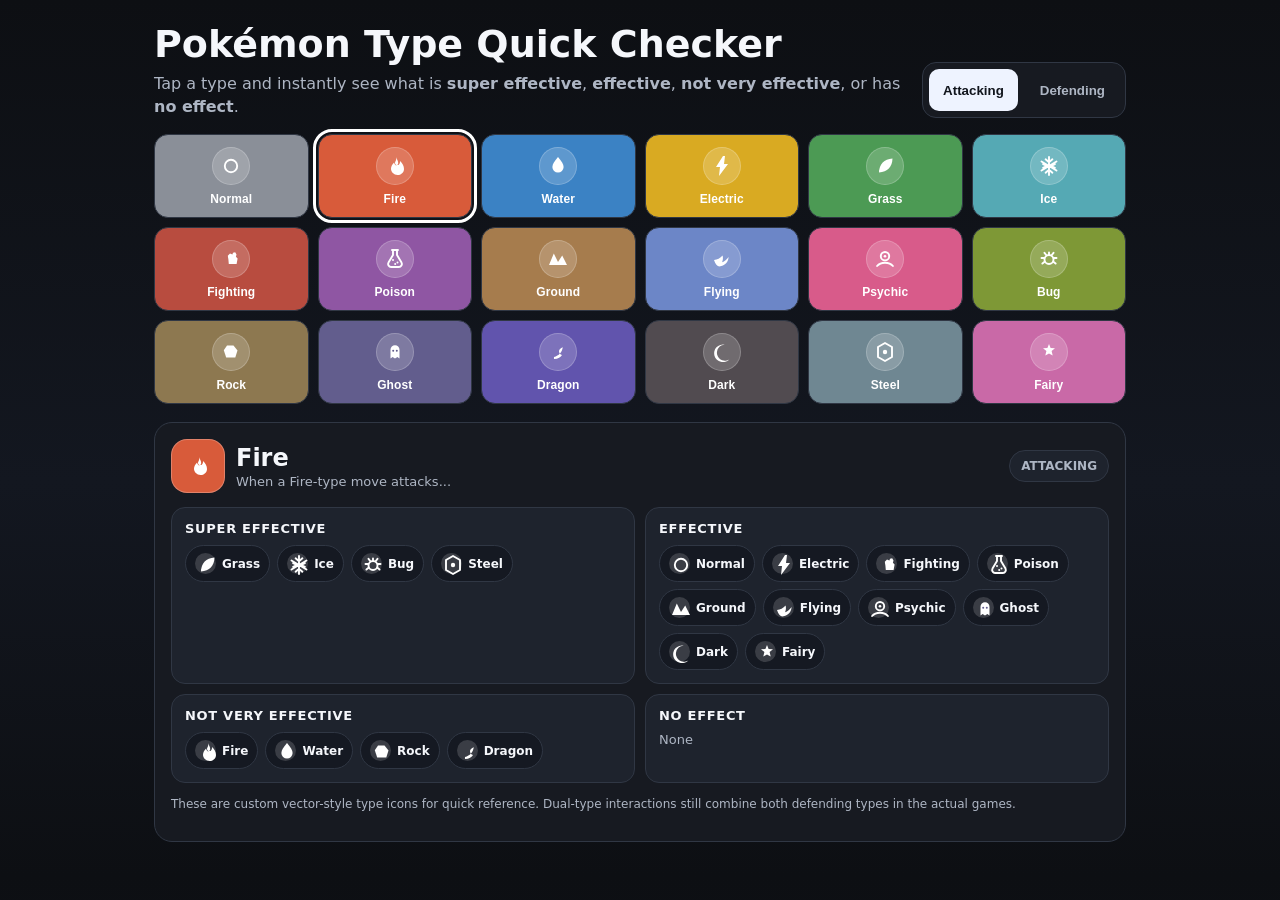
==== index.html @ 74dfe021 "Add files via upload" ====
<!DOCTYPE html>
<html lang="en">
<head>
<meta charset="UTF-8" />
<meta name="viewport" content="width=device-width, initial-scale=1.0" />
<title>Pokémon Champions Type Quick Checker</title>
<style>
  :root{
    --bg:#0f1115;
    --panel:#171a21;
    --panel-2:#1e232d;
    --text:#f5f7fb;
    --muted:#aeb6c4;
    --border:#303744;
    --accent:#7aa2ff;
  }
  *{box-sizing:border-box}
  body{
    margin:0;
    font-family:Inter, ui-sans-serif, system-ui, -apple-system, BlinkMacSystemFont, "Segoe UI", sans-serif;
    background:linear-gradient(180deg,#0d0f13,#131720 55%,#0d0f13);
    color:var(--text);
  }
  .app{width:min(1000px,100%);margin:0 auto;padding:22px 14px 34px}
  .hero{display:flex;justify-content:space-between;gap:16px;align-items:flex-end;margin-bottom:16px}
  h1{font-size:clamp(24px,4vw,38px);margin:0 0 6px}
  .sub{color:var(--muted);margin:0;line-height:1.45}
  .mode{display:flex;gap:8px;background:var(--panel);border:1px solid var(--border);border-radius:14px;padding:6px}
  .mode button{
    border:0;padding:10px 14px;border-radius:10px;background:transparent;color:var(--muted);
    font-weight:800;cursor:pointer;min-height:42px
  }
  .mode button.active{background:#eef3ff;color:#11151d}
  .types{display:grid;grid-template-columns:repeat(6,1fr);gap:9px;margin:14px 0 18px}
  .type-btn{
    border:1px solid var(--border);color:white;border-radius:14px;padding:10px 7px;cursor:pointer;
    min-height:84px;display:flex;flex-direction:column;gap:7px;align-items:center;justify-content:center;
    font-weight:800;letter-spacing:.1px;transition:transform .12s ease,border-color .12s ease,filter .12s ease
  }
  .type-btn:hover{transform:translateY(-1px);filter:brightness(1.08)}
  .type-btn.active{outline:3px solid white;outline-offset:2px}
  .ico{
    width:38px;height:38px;border-radius:50%;background:rgba(255,255,255,.18);
    display:grid;place-items:center;border:1px solid rgba(255,255,255,.2)
  }
  .ico svg,.bigicon svg,.mini svg{width:24px;height:24px;display:block}
  .label{font-size:12px}
  .result{background:var(--panel);border:1px solid var(--border);border-radius:18px;padding:16px}
  .selected{display:flex;justify-content:space-between;gap:10px;align-items:center;margin-bottom:14px}
  .selected-left{display:flex;gap:11px;align-items:center;min-width:0}
  .selected .bigicon{
    width:54px;height:54px;border-radius:16px;display:grid;place-items:center;
    border:1px solid rgba(255,255,255,.24)
  }
  .selected h2{margin:0;font-size:24px}
  .selected p{margin:2px 0 0;color:var(--muted);font-size:13px}
  .mode-pill{
    border:1px solid var(--border);background:var(--panel-2);border-radius:999px;
    padding:8px 11px;color:var(--muted);font-weight:800;font-size:12px;white-space:nowrap
  }
  .grid{display:grid;grid-template-columns:repeat(2,1fr);gap:10px}
  .box{background:var(--panel-2);border:1px solid var(--border);border-radius:14px;padding:13px}
  .box h3{margin:0 0 9px;font-size:13px;text-transform:uppercase;letter-spacing:.7px}
  .chips{display:flex;flex-wrap:wrap;gap:7px}
  .chip{
    display:inline-flex;align-items:center;gap:6px;border-radius:999px;padding:7px 9px;
    border:1px solid var(--border);font-size:12px;font-weight:800;background:#151922
  }
  .chip .mini{
    width:21px;height:21px;border-radius:50%;display:grid;place-items:center;
    background:rgba(255,255,255,.16)
  }
  .empty{color:var(--muted);font-size:13px}
  .foot{margin-top:12px;color:var(--muted);font-size:12px;line-height:1.5}

  .Normal{background:#8a8f98}.Fire{background:#d85b3a}.Water{background:#3b82c4}
  .Electric{background:#d9aa22}.Grass{background:#4c9a54}.Ice{background:#55a9b4}
  .Fighting{background:#b84c3f}.Poison{background:#8f56a3}.Ground{background:#a67c4d}
  .Flying{background:#6c86c7}.Psychic{background:#d85b8a}.Bug{background:#7e9836}
  .Rock{background:#8d7850}.Ghost{background:#625d8d}.Dragon{background:#6154ad}
  .Dark{background:#514b50}.Steel{background:#6f8792}.Fairy{background:#c969a7}

  @media(max-width:760px){
    .hero{align-items:stretch;flex-direction:column}
    .mode{width:100%}
    .mode button{flex:1}
    .types{grid-template-columns:repeat(3,1fr)}
  }
  @media(max-width:460px){
    .grid{grid-template-columns:1fr}
    .type-btn{min-height:78px}
    .label{font-size:11px}
  }
</style>
</head>
<body>
<main class="app">
  <section class="hero">
    <div>
      <h1>Pokémon Type Quick Checker</h1>
      <p class="sub">Tap a type and instantly see what is <b>super effective</b>, <b>effective</b>, <b>not very effective</b>, or has <b>no effect</b>.</p>
    </div>
    <div class="mode" aria-label="Mode">
      <button id="attackMode" class="active" type="button">Attacking</button>
      <button id="defendMode" type="button">Defending</button>
    </div>
  </section>

  <section id="typeButtons" class="types" aria-label="Pokémon types"></section>

  <section class="result">
    <div class="selected">
      <div class="selected-left">
        <div id="selectedIcon" class="bigicon Fire"></div>
        <div>
          <h2 id="selectedName">Fire</h2>
          <p id="selectedDesc">When a Fire-type move attacks...</p>
        </div>
      </div>
      <div id="modePill" class="mode-pill">ATTACKING</div>
    </div>

    <div class="grid">
      <div class="box">
        <h3 id="goodTitle">Super effective</h3>
        <div id="good" class="chips"></div>
      </div>
      <div class="box">
        <h3 id="neutralTitle">Effective</h3>
        <div id="neutral" class="chips"></div>
      </div>
      <div class="box">
        <h3 id="badTitle">Not very effective</h3>
        <div id="bad" class="chips"></div>
      </div>
      <div class="box">
        <h3>No effect</h3>
        <div id="zero" class="chips"></div>
      </div>
    </div>

    <p class="foot">These are custom vector-style type icons for quick reference. Dual-type interactions still combine both defending types in the actual games.</p>
  </section>
</main>

<script>
const iconStroke = `stroke="white" stroke-width="1.9" stroke-linecap="round" stroke-linejoin="round" fill="none"`;

const icons = {
  Normal: `<svg viewBox="0 0 24 24" aria-hidden="true"><circle cx="12" cy="12" r="6.2" ${iconStroke}/></svg>`,
  Fire: `<svg viewBox="0 0 24 24" aria-hidden="true"><path d="M13 3c1 3-1 4.5-1 6 0 1.3 1 2.1 2.2 2.1 1.9 0 3-1.8 2.8-4.2 2.5 2.4 4 5.1 4 8 0 3.4-2.9 6.1-6.5 6.1S8 18.1 8 14.8c0-2.3 1.2-4.4 3.1-6.4.4 1.7 1.1 2.9 2.3 2.9 1.2 0 1.8-1 1.8-2.2 0-1.7-.9-3.1-2.2-6.1Z" fill="white"/></svg>`,
  Water: `<svg viewBox="0 0 24 24" aria-hidden="true"><path d="M12 3c3.5 4.4 5.6 7.2 5.6 10a5.6 5.6 0 1 1-11.2 0c0-2.8 2.1-5.6 5.6-10Z" fill="white"/></svg>`,
  Electric: `<svg viewBox="0 0 24 24" aria-hidden="true"><path d="M13 2 6 13h4l-1 9 9-12h-4l1-8Z" fill="white"/></svg>`,
  Grass: `<svg viewBox="0 0 24 24" aria-hidden="true"><path d="M19.5 4.5C11 5.2 6.3 10.1 6 18.5c8.5-.7 13.2-5.6 13.5-14Z" fill="white"/><path d="M7 17c3-3.5 6.4-6.1 10-8" ${iconStroke}/></svg>`,
  Ice: `<svg viewBox="0 0 24 24" aria-hidden="true"><path d="M12 3v18M4.5 7.5 19.5 16.5M4.5 16.5 19.5 7.5M8.6 5.3 12 8.2l3.4-2.9M8.6 18.7 12 15.8l3.4 2.9M6.1 10.1 9.9 12l-3.8 1.9M17.9 10.1 14.1 12l3.8 1.9" ${iconStroke}/></svg>`,
  Fighting: `<svg viewBox="0 0 24 24" aria-hidden="true"><path d="M9.4 12.6 8.8 8.7l2.2-2.2 2.4 1.1.6-1.9 2.2-.4 1.3 2.1-.6 2.4 1.7 1.8-1 5.3H9.8l-.4-4.3Z" fill="white"/></svg>`,
  Poison: `<svg viewBox="0 0 24 24" aria-hidden="true"><path d="M9 3h6M10 3v5l-4.5 7.6A3 3 0 0 0 8.1 20h7.8a3 3 0 0 0 2.6-4.4L14 8V3" ${iconStroke}/><circle cx="10" cy="13" r="1" fill="white"/><circle cx="14.5" cy="15.5" r="1" fill="white"/><circle cx="12.2" cy="17" r="1" fill="white"/></svg>`,
  Ground: `<svg viewBox="0 0 24 24" aria-hidden="true"><path d="M3 18h18L16.2 8.5 12 15 7.8 6.5 3 18Z" fill="white"/></svg>`,
  Flying: `<svg viewBox="0 0 24 24" aria-hidden="true"><path d="M4 13c3.3-.2 6.2-1.6 8.6-4.4.6 2.3.4 4.5-.5 6.6 2.5-.8 4.6-2.5 6.5-5.2-.3 4.9-3 8-8.1 9.3C7.8 20 5.5 18 4 13Z" fill="white"/></svg>`,
  Psychic: `<svg viewBox="0 0 24 24" aria-hidden="true"><path d="M12 5c2.3 0 4.2 1.9 4.2 4.2S14.3 13.4 12 13.4 7.8 11.5 7.8 9.2 9.7 5 12 5Zm0 10.7c3.8 0 6.6 1.7 7.9 3.3M12 15.7c-3.8 0-6.6 1.7-7.9 3.3" ${iconStroke}/><circle cx="12" cy="9.2" r="1.3" fill="white"/></svg>`,
  Bug: `<svg viewBox="0 0 24 24" aria-hidden="true"><path d="M12 8c-2.5 0-4.5 2-4.5 4.5S9.5 17 12 17s4.5-2 4.5-4.5S14.5 8 12 8Z" ${iconStroke}/><path d="M9.2 8 7.5 5.8M14.8 8l1.7-2.2M7.3 11H4.5M19.5 11h-2.8M7.6 14.8l-2.2 1.8M16.4 14.8l2.2 1.8" ${iconStroke}/><path d="M12 8V5.5" ${iconStroke}/></svg>`,
  Rock: `<svg viewBox="0 0 24 24" aria-hidden="true"><path d="M8 5.5h6.5l4 5-2.2 7H7.2L4.8 10.2 8 5.5Z" fill="white"/></svg>`,
  Ghost: `<svg viewBox="0 0 24 24" aria-hidden="true"><path d="M7.5 18.5V9.8A4.5 4.5 0 0 1 12 5.3a4.5 4.5 0 0 1 4.5 4.5v8.7l-2.1-1.6-2.4 1.6-2.4-1.6-2.1 1.6Z" fill="white"/><circle cx="10.2" cy="10.8" r="1" fill="#625d8d"/><circle cx="13.8" cy="10.8" r="1" fill="#625d8d"/></svg>`,
  Dragon: `<svg viewBox="0 0 24 24" aria-hidden="true"><path d="M8 17c5-1.5 8-4.7 8.8-9.8C14.5 8 13 9.5 13 11.3c0 1.9 1.3 3.2 3 3.7-1.2 2.3-3.8 4-8 4-.1-.9-.1-1.3 0-2Z" fill="white"/></svg>`,
  Dark: `<svg viewBox="0 0 24 24" aria-hidden="true"><path d="M14.8 4.7a8 8 0 1 0 4.5 14.7A8.8 8.8 0 1 1 14.8 4.7Z" fill="white"/></svg>`,
  Steel: `<svg viewBox="0 0 24 24" aria-hidden="true"><path d="M12 3 19 7v10l-7 4-7-4V7l7-4Z" ${iconStroke}/><circle cx="12" cy="12" r="2.2" fill="white"/></svg>`,
  Fairy: `<svg viewBox="0 0 24 24" aria-hidden="true"><path d="m12 4 1.6 4 4.4.3-3.4 2.8 1.1 4.3L12 13.5 8.3 15.4l1.1-4.3L6 8.3 10.4 8 12 4Z" fill="white"/></svg>`
};

const types = ["Normal","Fire","Water","Electric","Grass","Ice","Fighting","Poison","Ground","Flying","Psychic","Bug","Rock","Ghost","Dragon","Dark","Steel","Fairy"];
const chart = {
  Normal:{strong:[],weak:["Rock","Steel"],zero:["Ghost"]},
  Fire:{strong:["Grass","Ice","Bug","Steel"],weak:["Fire","Water","Rock","Dragon"],zero:[]},
  Water:{strong:["Fire","Ground","Rock"],weak:["Water","Grass","Dragon"],zero:[]},
  Electric:{strong:["Water","Flying"],weak:["Electric","Grass","Dragon"],zero:["Ground"]},
  Grass:{strong:["Water","Ground","Rock"],weak:["Fire","Grass","Poison","Flying","Bug","Dragon","Steel"],zero:[]},
  Ice:{strong:["Grass","Ground","Flying","Dragon"],weak:["Fire","Water","Ice","Steel"],zero:[]},
  Fighting:{strong:["Normal","Ice","Rock","Dark","Steel"],weak:["Poison","Flying","Psychic","Bug","Fairy"],zero:["Ghost"]},
  Poison:{strong:["Grass","Fairy"],weak:["Poison","Ground","Rock","Ghost"],zero:["Steel"]},
  Ground:{strong:["Fire","Electric","Poison","Rock","Steel"],weak:["Grass","Bug"],zero:["Flying"]},
  Flying:{strong:["Grass","Fighting","Bug"],weak:["Electric","Rock","Steel"],zero:[]},
  Psychic:{strong:["Fighting","Poison"],weak:["Psychic","Steel"],zero:["Dark"]},
  Bug:{strong:["Grass","Psychic","Dark"],weak:["Fire","Fighting","Poison","Flying","Ghost","Steel","Fairy"],zero:[]},
  Rock:{strong:["Fire","Ice","Flying","Bug"],weak:["Fighting","Ground","Steel"],zero:[]},
  Ghost:{strong:["Psychic","Ghost"],weak:["Dark"],zero:["Normal"]},
  Dragon:{strong:["Dragon"],weak:["Steel"],zero:["Fairy"]},
  Dark:{strong:["Psychic","Ghost"],weak:["Fighting","Dark","Fairy"],zero:[]},
  Steel:{strong:["Ice","Rock","Fairy"],weak:["Fire","Water","Electric","Steel"],zero:[]},
  Fairy:{strong:["Fighting","Dragon","Dark"],weak:["Fire","Poison","Steel"],zero:[]}
};

let selected = "Fire";
let mode = "attack";

function mult(atk, def){
  const row = chart[atk];
  if(row.zero.includes(def)) return 0;
  if(row.strong.includes(def)) return 2;
  if(row.weak.includes(def)) return 0.5;
  return 1;
}

function chip(type){
  return `<span class="chip"><span class="mini ${type}">${icons[type]}</span>${type}</span>`;
}

function fill(id, arr){
  document.getElementById(id).innerHTML = arr.length ? arr.map(chip).join("") : `<span class="empty">None</span>`;
}

function renderButtons(){
  document.getElementById("typeButtons").innerHTML = types.map(name =>
    `<button type="button" class="type-btn ${name} ${name===selected?"active":""}" data-type="${name}">
      <span class="ico">${icons[name]}</span><span class="label">${name}</span>
    </button>`
  ).join("");
  document.querySelectorAll(".type-btn").forEach(btn => {
    btn.addEventListener("click", () => { selected = btn.dataset.type; render(); });
  });
}

function render(){
  renderButtons();

  const am = document.getElementById("attackMode");
  const dm = document.getElementById("defendMode");
  am.classList.toggle("active", mode==="attack");
  dm.classList.toggle("active", mode==="defend");

  document.getElementById("selectedName").textContent = selected;
  document.getElementById("selectedIcon").className = `bigicon ${selected}`;
  document.getElementById("selectedIcon").innerHTML = icons[selected];
  document.getElementById("modePill").textContent = mode==="attack" ? "ATTACKING" : "DEFENDING";

  let strong=[], weak=[], zero=[], neutral=[];

  if(mode==="attack"){
    strong = chart[selected].strong;
    weak = chart[selected].weak;
    zero = chart[selected].zero;
    neutral = types.filter(t => !strong.includes(t) && !weak.includes(t) && !zero.includes(t));
    document.getElementById("selectedDesc").textContent = `When a ${selected}-type move attacks...`;
    document.getElementById("goodTitle").textContent = "Super effective";
    document.getElementById("badTitle").textContent = "Not very effective";
    document.getElementById("neutralTitle").textContent = "Effective";
  } else {
    types.forEach(atk => {
      const v = mult(atk, selected);
      if(v === 2) strong.push(atk);
      else if(v === 0.5) weak.push(atk);
      else if(v === 0) zero.push(atk);
      else neutral.push(atk);
    });
    document.getElementById("selectedDesc").textContent = `When a ${selected}-type Pokémon gets attacked...`;
    document.getElementById("goodTitle").textContent = "Super effective against you";
    document.getElementById("badTitle").textContent = "Not very effective against you";
    document.getElementById("neutralTitle").textContent = "Effective against you";
  }

  fill("good", strong);
  fill("neutral", neutral);
  fill("bad", weak);
  fill("zero", zero);
}

document.getElementById("attackMode").addEventListener("click", () => { mode = "attack"; render(); });
document.getElementById("defendMode").addEventListener("click", () => { mode = "defend"; render(); });

render();
</script>
</body>
</html>
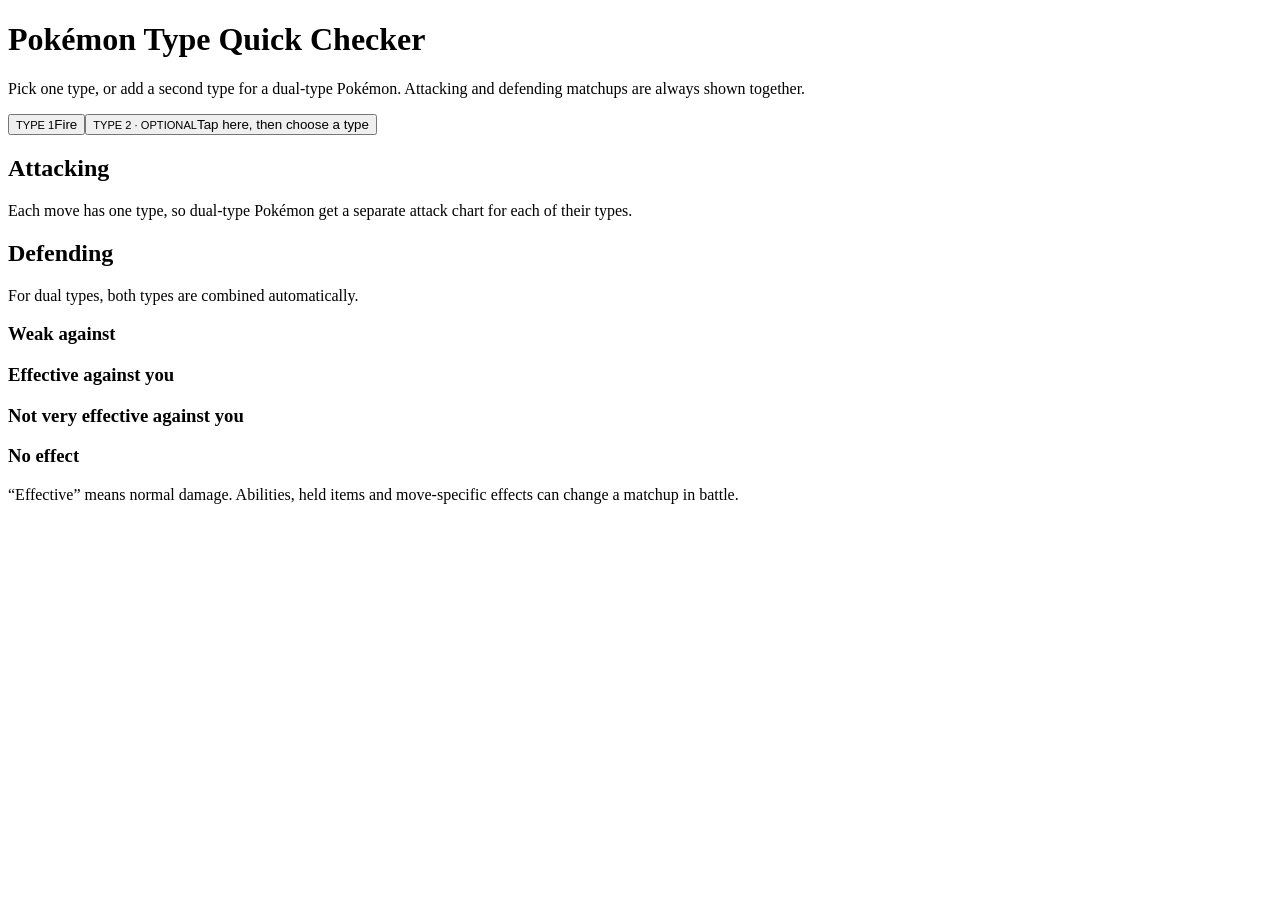
==== commit fa4e3825: "Build improved Pokémon type checker" ====
--- a/index.html
+++ b/index.html
@@ -1,272 +1,8 @@
-<!DOCTYPE html>
-<html lang="en">
-<head>
-<meta charset="UTF-8" />
-<meta name="viewport" content="width=device-width, initial-scale=1.0" />
-<title>Pokémon Champions Type Quick Checker</title>
-<style>
-  :root{
-    --bg:#0f1115;
-    --panel:#171a21;
-    --panel-2:#1e232d;
-    --text:#f5f7fb;
-    --muted:#aeb6c4;
-    --border:#303744;
-    --accent:#7aa2ff;
-  }
-  *{box-sizing:border-box}
-  body{
-    margin:0;
-    font-family:Inter, ui-sans-serif, system-ui, -apple-system, BlinkMacSystemFont, "Segoe UI", sans-serif;
-    background:linear-gradient(180deg,#0d0f13,#131720 55%,#0d0f13);
-    color:var(--text);
-  }
-  .app{width:min(1000px,100%);margin:0 auto;padding:22px 14px 34px}
-  .hero{display:flex;justify-content:space-between;gap:16px;align-items:flex-end;margin-bottom:16px}
-  h1{font-size:clamp(24px,4vw,38px);margin:0 0 6px}
-  .sub{color:var(--muted);margin:0;line-height:1.45}
-  .mode{display:flex;gap:8px;background:var(--panel);border:1px solid var(--border);border-radius:14px;padding:6px}
-  .mode button{
-    border:0;padding:10px 14px;border-radius:10px;background:transparent;color:var(--muted);
-    font-weight:800;cursor:pointer;min-height:42px
-  }
-  .mode button.active{background:#eef3ff;color:#11151d}
-  .types{display:grid;grid-template-columns:repeat(6,1fr);gap:9px;margin:14px 0 18px}
-  .type-btn{
-    border:1px solid var(--border);color:white;border-radius:14px;padding:10px 7px;cursor:pointer;
-    min-height:84px;display:flex;flex-direction:column;gap:7px;align-items:center;justify-content:center;
-    font-weight:800;letter-spacing:.1px;transition:transform .12s ease,border-color .12s ease,filter .12s ease
-  }
-  .type-btn:hover{transform:translateY(-1px);filter:brightness(1.08)}
-  .type-btn.active{outline:3px solid white;outline-offset:2px}
-  .ico{
-    width:38px;height:38px;border-radius:50%;background:rgba(255,255,255,.18);
-    display:grid;place-items:center;border:1px solid rgba(255,255,255,.2)
-  }
-  .ico svg,.bigicon svg,.mini svg{width:24px;height:24px;display:block}
-  .label{font-size:12px}
-  .result{background:var(--panel);border:1px solid var(--border);border-radius:18px;padding:16px}
-  .selected{display:flex;justify-content:space-between;gap:10px;align-items:center;margin-bottom:14px}
-  .selected-left{display:flex;gap:11px;align-items:center;min-width:0}
-  .selected .bigicon{
-    width:54px;height:54px;border-radius:16px;display:grid;place-items:center;
-    border:1px solid rgba(255,255,255,.24)
-  }
-  .selected h2{margin:0;font-size:24px}
-  .selected p{margin:2px 0 0;color:var(--muted);font-size:13px}
-  .mode-pill{
-    border:1px solid var(--border);background:var(--panel-2);border-radius:999px;
-    padding:8px 11px;color:var(--muted);font-weight:800;font-size:12px;white-space:nowrap
-  }
-  .grid{display:grid;grid-template-columns:repeat(2,1fr);gap:10px}
-  .box{background:var(--panel-2);border:1px solid var(--border);border-radius:14px;padding:13px}
-  .box h3{margin:0 0 9px;font-size:13px;text-transform:uppercase;letter-spacing:.7px}
-  .chips{display:flex;flex-wrap:wrap;gap:7px}
-  .chip{
-    display:inline-flex;align-items:center;gap:6px;border-radius:999px;padding:7px 9px;
-    border:1px solid var(--border);font-size:12px;font-weight:800;background:#151922
-  }
-  .chip .mini{
-    width:21px;height:21px;border-radius:50%;display:grid;place-items:center;
-    background:rgba(255,255,255,.16)
-  }
-  .empty{color:var(--muted);font-size:13px}
-  .foot{margin-top:12px;color:var(--muted);font-size:12px;line-height:1.5}
-
-  .Normal{background:#8a8f98}.Fire{background:#d85b3a}.Water{background:#3b82c4}
-  .Electric{background:#d9aa22}.Grass{background:#4c9a54}.Ice{background:#55a9b4}
-  .Fighting{background:#b84c3f}.Poison{background:#8f56a3}.Ground{background:#a67c4d}
-  .Flying{background:#6c86c7}.Psychic{background:#d85b8a}.Bug{background:#7e9836}
-  .Rock{background:#8d7850}.Ghost{background:#625d8d}.Dragon{background:#6154ad}
-  .Dark{background:#514b50}.Steel{background:#6f8792}.Fairy{background:#c969a7}
-
-  @media(max-width:760px){
-    .hero{align-items:stretch;flex-direction:column}
-    .mode{width:100%}
-    .mode button{flex:1}
-    .types{grid-template-columns:repeat(3,1fr)}
-  }
-  @media(max-width:460px){
-    .grid{grid-template-columns:1fr}
-    .type-btn{min-height:78px}
-    .label{font-size:11px}
-  }
-</style>
-</head>
-<body>
-<main class="app">
-  <section class="hero">
-    <div>
-      <h1>Pokémon Type Quick Checker</h1>
-      <p class="sub">Tap a type and instantly see what is <b>super effective</b>, <b>effective</b>, <b>not very effective</b>, or has <b>no effect</b>.</p>
-    </div>
-    <div class="mode" aria-label="Mode">
-      <button id="attackMode" class="active" type="button">Attacking</button>
-      <button id="defendMode" type="button">Defending</button>
-    </div>
-  </section>
-
-  <section id="typeButtons" class="types" aria-label="Pokémon types"></section>
-
-  <section class="result">
-    <div class="selected">
-      <div class="selected-left">
-        <div id="selectedIcon" class="bigicon Fire"></div>
-        <div>
-          <h2 id="selectedName">Fire</h2>
-          <p id="selectedDesc">When a Fire-type move attacks...</p>
-        </div>
-      </div>
-      <div id="modePill" class="mode-pill">ATTACKING</div>
-    </div>
-
-    <div class="grid">
-      <div class="box">
-        <h3 id="goodTitle">Super effective</h3>
-        <div id="good" class="chips"></div>
-      </div>
-      <div class="box">
-        <h3 id="neutralTitle">Effective</h3>
-        <div id="neutral" class="chips"></div>
-      </div>
-      <div class="box">
-        <h3 id="badTitle">Not very effective</h3>
-        <div id="bad" class="chips"></div>
-      </div>
-      <div class="box">
-        <h3>No effect</h3>
-        <div id="zero" class="chips"></div>
-      </div>
-    </div>
-
-    <p class="foot">These are custom vector-style type icons for quick reference. Dual-type interactions still combine both defending types in the actual games.</p>
-  </section>
-</main>
-
-<script>
-const iconStroke = `stroke="white" stroke-width="1.9" stroke-linecap="round" stroke-linejoin="round" fill="none"`;
-
-const icons = {
-  Normal: `<svg viewBox="0 0 24 24" aria-hidden="true"><circle cx="12" cy="12" r="6.2" ${iconStroke}/></svg>`,
-  Fire: `<svg viewBox="0 0 24 24" aria-hidden="true"><path d="M13 3c1 3-1 4.5-1 6 0 1.3 1 2.1 2.2 2.1 1.9 0 3-1.8 2.8-4.2 2.5 2.4 4 5.1 4 8 0 3.4-2.9 6.1-6.5 6.1S8 18.1 8 14.8c0-2.3 1.2-4.4 3.1-6.4.4 1.7 1.1 2.9 2.3 2.9 1.2 0 1.8-1 1.8-2.2 0-1.7-.9-3.1-2.2-6.1Z" fill="white"/></svg>`,
-  Water: `<svg viewBox="0 0 24 24" aria-hidden="true"><path d="M12 3c3.5 4.4 5.6 7.2 5.6 10a5.6 5.6 0 1 1-11.2 0c0-2.8 2.1-5.6 5.6-10Z" fill="white"/></svg>`,
-  Electric: `<svg viewBox="0 0 24 24" aria-hidden="true"><path d="M13 2 6 13h4l-1 9 9-12h-4l1-8Z" fill="white"/></svg>`,
-  Grass: `<svg viewBox="0 0 24 24" aria-hidden="true"><path d="M19.5 4.5C11 5.2 6.3 10.1 6 18.5c8.5-.7 13.2-5.6 13.5-14Z" fill="white"/><path d="M7 17c3-3.5 6.4-6.1 10-8" ${iconStroke}/></svg>`,
-  Ice: `<svg viewBox="0 0 24 24" aria-hidden="true"><path d="M12 3v18M4.5 7.5 19.5 16.5M4.5 16.5 19.5 7.5M8.6 5.3 12 8.2l3.4-2.9M8.6 18.7 12 15.8l3.4 2.9M6.1 10.1 9.9 12l-3.8 1.9M17.9 10.1 14.1 12l3.8 1.9" ${iconStroke}/></svg>`,
-  Fighting: `<svg viewBox="0 0 24 24" aria-hidden="true"><path d="M9.4 12.6 8.8 8.7l2.2-2.2 2.4 1.1.6-1.9 2.2-.4 1.3 2.1-.6 2.4 1.7 1.8-1 5.3H9.8l-.4-4.3Z" fill="white"/></svg>`,
-  Poison: `<svg viewBox="0 0 24 24" aria-hidden="true"><path d="M9 3h6M10 3v5l-4.5 7.6A3 3 0 0 0 8.1 20h7.8a3 3 0 0 0 2.6-4.4L14 8V3" ${iconStroke}/><circle cx="10" cy="13" r="1" fill="white"/><circle cx="14.5" cy="15.5" r="1" fill="white"/><circle cx="12.2" cy="17" r="1" fill="white"/></svg>`,
-  Ground: `<svg viewBox="0 0 24 24" aria-hidden="true"><path d="M3 18h18L16.2 8.5 12 15 7.8 6.5 3 18Z" fill="white"/></svg>`,
-  Flying: `<svg viewBox="0 0 24 24" aria-hidden="true"><path d="M4 13c3.3-.2 6.2-1.6 8.6-4.4.6 2.3.4 4.5-.5 6.6 2.5-.8 4.6-2.5 6.5-5.2-.3 4.9-3 8-8.1 9.3C7.8 20 5.5 18 4 13Z" fill="white"/></svg>`,
-  Psychic: `<svg viewBox="0 0 24 24" aria-hidden="true"><path d="M12 5c2.3 0 4.2 1.9 4.2 4.2S14.3 13.4 12 13.4 7.8 11.5 7.8 9.2 9.7 5 12 5Zm0 10.7c3.8 0 6.6 1.7 7.9 3.3M12 15.7c-3.8 0-6.6 1.7-7.9 3.3" ${iconStroke}/><circle cx="12" cy="9.2" r="1.3" fill="white"/></svg>`,
-  Bug: `<svg viewBox="0 0 24 24" aria-hidden="true"><path d="M12 8c-2.5 0-4.5 2-4.5 4.5S9.5 17 12 17s4.5-2 4.5-4.5S14.5 8 12 8Z" ${iconStroke}/><path d="M9.2 8 7.5 5.8M14.8 8l1.7-2.2M7.3 11H4.5M19.5 11h-2.8M7.6 14.8l-2.2 1.8M16.4 14.8l2.2 1.8" ${iconStroke}/><path d="M12 8V5.5" ${iconStroke}/></svg>`,
-  Rock: `<svg viewBox="0 0 24 24" aria-hidden="true"><path d="M8 5.5h6.5l4 5-2.2 7H7.2L4.8 10.2 8 5.5Z" fill="white"/></svg>`,
-  Ghost: `<svg viewBox="0 0 24 24" aria-hidden="true"><path d="M7.5 18.5V9.8A4.5 4.5 0 0 1 12 5.3a4.5 4.5 0 0 1 4.5 4.5v8.7l-2.1-1.6-2.4 1.6-2.4-1.6-2.1 1.6Z" fill="white"/><circle cx="10.2" cy="10.8" r="1" fill="#625d8d"/><circle cx="13.8" cy="10.8" r="1" fill="#625d8d"/></svg>`,
-  Dragon: `<svg viewBox="0 0 24 24" aria-hidden="true"><path d="M8 17c5-1.5 8-4.7 8.8-9.8C14.5 8 13 9.5 13 11.3c0 1.9 1.3 3.2 3 3.7-1.2 2.3-3.8 4-8 4-.1-.9-.1-1.3 0-2Z" fill="white"/></svg>`,
-  Dark: `<svg viewBox="0 0 24 24" aria-hidden="true"><path d="M14.8 4.7a8 8 0 1 0 4.5 14.7A8.8 8.8 0 1 1 14.8 4.7Z" fill="white"/></svg>`,
-  Steel: `<svg viewBox="0 0 24 24" aria-hidden="true"><path d="M12 3 19 7v10l-7 4-7-4V7l7-4Z" ${iconStroke}/><circle cx="12" cy="12" r="2.2" fill="white"/></svg>`,
-  Fairy: `<svg viewBox="0 0 24 24" aria-hidden="true"><path d="m12 4 1.6 4 4.4.3-3.4 2.8 1.1 4.3L12 13.5 8.3 15.4l1.1-4.3L6 8.3 10.4 8 12 4Z" fill="white"/></svg>`
-};
-
-const types = ["Normal","Fire","Water","Electric","Grass","Ice","Fighting","Poison","Ground","Flying","Psychic","Bug","Rock","Ghost","Dragon","Dark","Steel","Fairy"];
-const chart = {
-  Normal:{strong:[],weak:["Rock","Steel"],zero:["Ghost"]},
-  Fire:{strong:["Grass","Ice","Bug","Steel"],weak:["Fire","Water","Rock","Dragon"],zero:[]},
-  Water:{strong:["Fire","Ground","Rock"],weak:["Water","Grass","Dragon"],zero:[]},
-  Electric:{strong:["Water","Flying"],weak:["Electric","Grass","Dragon"],zero:["Ground"]},
-  Grass:{strong:["Water","Ground","Rock"],weak:["Fire","Grass","Poison","Flying","Bug","Dragon","Steel"],zero:[]},
-  Ice:{strong:["Grass","Ground","Flying","Dragon"],weak:["Fire","Water","Ice","Steel"],zero:[]},
-  Fighting:{strong:["Normal","Ice","Rock","Dark","Steel"],weak:["Poison","Flying","Psychic","Bug","Fairy"],zero:["Ghost"]},
-  Poison:{strong:["Grass","Fairy"],weak:["Poison","Ground","Rock","Ghost"],zero:["Steel"]},
-  Ground:{strong:["Fire","Electric","Poison","Rock","Steel"],weak:["Grass","Bug"],zero:["Flying"]},
-  Flying:{strong:["Grass","Fighting","Bug"],weak:["Electric","Rock","Steel"],zero:[]},
-  Psychic:{strong:["Fighting","Poison"],weak:["Psychic","Steel"],zero:["Dark"]},
-  Bug:{strong:["Grass","Psychic","Dark"],weak:["Fire","Fighting","Poison","Flying","Ghost","Steel","Fairy"],zero:[]},
-  Rock:{strong:["Fire","Ice","Flying","Bug"],weak:["Fighting","Ground","Steel"],zero:[]},
-  Ghost:{strong:["Psychic","Ghost"],weak:["Dark"],zero:["Normal"]},
-  Dragon:{strong:["Dragon"],weak:["Steel"],zero:["Fairy"]},
-  Dark:{strong:["Psychic","Ghost"],weak:["Fighting","Dark","Fairy"],zero:[]},
-  Steel:{strong:["Ice","Rock","Fairy"],weak:["Fire","Water","Electric","Steel"],zero:[]},
-  Fairy:{strong:["Fighting","Dragon","Dark"],weak:["Fire","Poison","Steel"],zero:[]}
-};
-
-let selected = "Fire";
-let mode = "attack";
-
-function mult(atk, def){
-  const row = chart[atk];
-  if(row.zero.includes(def)) return 0;
-  if(row.strong.includes(def)) return 2;
-  if(row.weak.includes(def)) return 0.5;
-  return 1;
-}
-
-function chip(type){
-  return `<span class="chip"><span class="mini ${type}">${icons[type]}</span>${type}</span>`;
-}
-
-function fill(id, arr){
-  document.getElementById(id).innerHTML = arr.length ? arr.map(chip).join("") : `<span class="empty">None</span>`;
-}
-
-function renderButtons(){
-  document.getElementById("typeButtons").innerHTML = types.map(name =>
-    `<button type="button" class="type-btn ${name} ${name===selected?"active":""}" data-type="${name}">
-      <span class="ico">${icons[name]}</span><span class="label">${name}</span>
-    </button>`
-  ).join("");
-  document.querySelectorAll(".type-btn").forEach(btn => {
-    btn.addEventListener("click", () => { selected = btn.dataset.type; render(); });
-  });
-}
-
-function render(){
-  renderButtons();
-
-  const am = document.getElementById("attackMode");
-  const dm = document.getElementById("defendMode");
-  am.classList.toggle("active", mode==="attack");
-  dm.classList.toggle("active", mode==="defend");
-
-  document.getElementById("selectedName").textContent = selected;
-  document.getElementById("selectedIcon").className = `bigicon ${selected}`;
-  document.getElementById("selectedIcon").innerHTML = icons[selected];
-  document.getElementById("modePill").textContent = mode==="attack" ? "ATTACKING" : "DEFENDING";
-
-  let strong=[], weak=[], zero=[], neutral=[];
-
-  if(mode==="attack"){
-    strong = chart[selected].strong;
-    weak = chart[selected].weak;
-    zero = chart[selected].zero;
-    neutral = types.filter(t => !strong.includes(t) && !weak.includes(t) && !zero.includes(t));
-    document.getElementById("selectedDesc").textContent = `When a ${selected}-type move attacks...`;
-    document.getElementById("goodTitle").textContent = "Super effective";
-    document.getElementById("badTitle").textContent = "Not very effective";
-    document.getElementById("neutralTitle").textContent = "Effective";
-  } else {
-    types.forEach(atk => {
-      const v = mult(atk, selected);
-      if(v === 2) strong.push(atk);
-      else if(v === 0.5) weak.push(atk);
-      else if(v === 0) zero.push(atk);
-      else neutral.push(atk);
-    });
-    document.getElementById("selectedDesc").textContent = `When a ${selected}-type Pokémon gets attacked...`;
-    document.getElementById("goodTitle").textContent = "Super effective against you";
-    document.getElementById("badTitle").textContent = "Not very effective against you";
-    document.getElementById("neutralTitle").textContent = "Effective against you";
-  }
-
-  fill("good", strong);
-  fill("neutral", neutral);
-  fill("bad", weak);
-  fill("zero", zero);
-}
-
-document.getElementById("attackMode").addEventListener("click", () => { mode = "attack"; render(); });
-document.getElementById("defendMode").addEventListener("click", () => { mode = "defend"; render(); });
-
-render();
-</script>
-</body>
-</html>
+<!doctype html>
+<html lang="en"><head><meta charset="utf-8"><meta name="viewport" content="width=device-width,initial-scale=1"><meta name="theme-color" content="#0c1017"><title>Pokémon Type Quick Checker</title><link rel="stylesheet" href="styles.css"></head>
+<body><main class="app"><h1>Pokémon Type Quick Checker</h1><p class="lead">Pick one type, or add a second type for a dual-type Pokémon. Attacking and defending matchups are always shown together.</p>
+<div class="slotbar"><button class="slot active" id="slot1" type="button"><small>TYPE 1</small><span class="slotrow"><span class="smallicon" id="slot1icon"></span><span id="slot1name">Fire</span></span></button><button class="slot" id="slot2" type="button"><small>TYPE 2 · OPTIONAL</small><span class="slotrow"><span class="smallicon" id="slot2icon" hidden></span><span id="slot2name">Tap here, then choose a type</span></span></button><button class="clear" id="clear2" type="button" title="Remove second type" hidden>Clear</button></div>
+<section id="typegrid" class="typegrid"></section><div class="summary" id="summary"></div>
+<section class="layout"><div class="panel"><h2>Attacking</h2><p class="hint">Each move has one type, so dual-type Pokémon get a separate attack chart for each of their types.</p><div class="attackcards" id="attackcards"></div></div>
+<div class="panel"><h2>Defending</h2><p class="hint">For dual types, both types are combined automatically.</p><div class="defgroups"><div class="group"><h3>Weak against</h3><div class="chips" id="defweak"></div></div><div class="group"><h3>Effective against you</h3><div class="chips" id="defneutral"></div></div><div class="group"><h3>Not very effective against you</h3><div class="chips" id="defresist"></div></div><div class="group"><h3>No effect</h3><div class="chips" id="defzero"></div></div></div></div></section>
+<p class="foot">“Effective” means normal damage. Abilities, held items and move-specific effects can change a matchup in battle.</p></main><script src="script.js"></script></body></html>
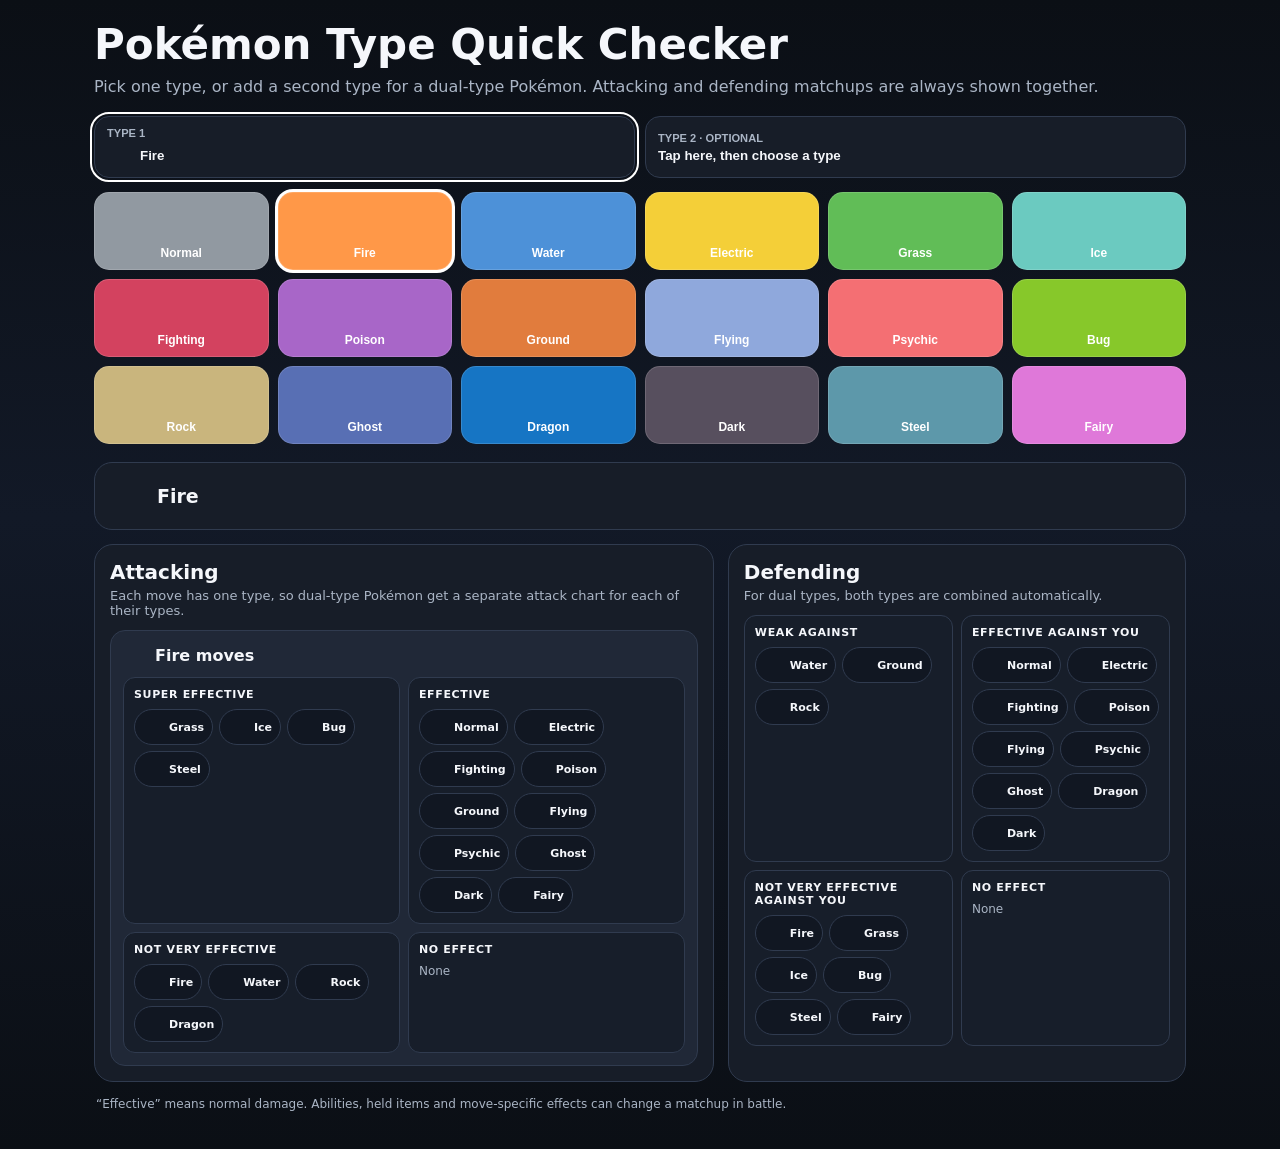
==== commit 5843c1ea: "Refresh type icon assets" ====
--- a/index.html
+++ b/index.html
@@ -1,8 +1,8 @@
 <!doctype html>
-<html lang="en"><head><meta charset="utf-8"><meta name="viewport" content="width=device-width,initial-scale=1"><meta name="theme-color" content="#0c1017"><title>Pokémon Type Quick Checker</title><link rel="stylesheet" href="styles.css"></head>
+<html lang="en"><head><meta charset="utf-8"><meta name="viewport" content="width=device-width,initial-scale=1"><meta name="theme-color" content="#0c1017"><title>Pokémon Type Quick Checker</title><link rel="stylesheet" href="styles.css?v=2"></head>
 <body><main class="app"><h1>Pokémon Type Quick Checker</h1><p class="lead">Pick one type, or add a second type for a dual-type Pokémon. Attacking and defending matchups are always shown together.</p>
 <div class="slotbar"><button class="slot active" id="slot1" type="button"><small>TYPE 1</small><span class="slotrow"><span class="smallicon" id="slot1icon"></span><span id="slot1name">Fire</span></span></button><button class="slot" id="slot2" type="button"><small>TYPE 2 · OPTIONAL</small><span class="slotrow"><span class="smallicon" id="slot2icon" hidden></span><span id="slot2name">Tap here, then choose a type</span></span></button><button class="clear" id="clear2" type="button" title="Remove second type" hidden>Clear</button></div>
 <section id="typegrid" class="typegrid"></section><div class="summary" id="summary"></div>
 <section class="layout"><div class="panel"><h2>Attacking</h2><p class="hint">Each move has one type, so dual-type Pokémon get a separate attack chart for each of their types.</p><div class="attackcards" id="attackcards"></div></div>
 <div class="panel"><h2>Defending</h2><p class="hint">For dual types, both types are combined automatically.</p><div class="defgroups"><div class="group"><h3>Weak against</h3><div class="chips" id="defweak"></div></div><div class="group"><h3>Effective against you</h3><div class="chips" id="defneutral"></div></div><div class="group"><h3>Not very effective against you</h3><div class="chips" id="defresist"></div></div><div class="group"><h3>No effect</h3><div class="chips" id="defzero"></div></div></div></div></section>
-<p class="foot">“Effective” means normal damage. Abilities, held items and move-specific effects can change a matchup in battle.</p></main><script src="script.js"></script></body></html>+<p class="foot">“Effective” means normal damage. Abilities, held items and move-specific effects can change a matchup in battle.</p></main><script src="script.js?v=2"></script></body></html>
--- a/styles.css
+++ b/styles.css
@@ -0,0 +1,13 @@
+:root{--bg:#0c1017;--panel:#171d28;--panel2:#202837;--line:#303b4f;--text:#f5f7fb;--muted:#aab5c5;--sprite:url("type-icons.png")}
+*{box-sizing:border-box}body{margin:0;background:linear-gradient(180deg,#0b0f15,#121927 45%,#0b0f15);color:var(--text);font-family:Inter,ui-sans-serif,system-ui,-apple-system,"Segoe UI",sans-serif}
+.app{width:min(1120px,100%);margin:auto;padding:20px 14px 36px}h1{margin:0;font-size:clamp(27px,4vw,42px)}.lead{margin:6px 0 18px;color:var(--muted);line-height:1.45}
+.slotbar{display:flex;gap:10px;align-items:stretch;margin-bottom:14px}.slot{flex:1;min-width:0;background:var(--panel);border:1px solid var(--line);border-radius:15px;padding:10px 12px;color:var(--text);cursor:pointer;text-align:left}
+.slot.active{outline:2px solid #fff;outline-offset:2px}.slot small{display:block;color:var(--muted);font-weight:700;margin-bottom:4px}.slotrow{display:flex;align-items:center;gap:9px;font-weight:900}.clear{border:1px solid var(--line);background:var(--panel);color:var(--muted);border-radius:15px;padding:0 14px;font-weight:800;cursor:pointer}
+.typegrid{display:grid;grid-template-columns:repeat(6,1fr);gap:9px;margin-bottom:18px}.typebtn{border:1px solid rgba(255,255,255,.14);border-radius:15px;min-height:78px;padding:8px;color:#fff;display:flex;flex-direction:column;align-items:center;justify-content:center;gap:5px;cursor:pointer;font-weight:850;transition:.12s transform,.12s filter}
+.typebtn:hover{transform:translateY(-1px);filter:brightness(1.06)}.typebtn.selected{box-shadow:0 0 0 3px #fff}.icon{width:38px;height:38px;border-radius:50%;background-image:var(--sprite);background-size:600% 300%;background-repeat:no-repeat;flex:0 0 auto}.smallicon{width:24px;height:24px;border-radius:50%;background-image:var(--sprite);background-size:600% 300%;background-repeat:no-repeat;flex:0 0 auto}.typename{font-size:12px}
+.summary{background:var(--panel);border:1px solid var(--line);border-radius:18px;padding:14px;margin-bottom:14px;display:flex;align-items:center;gap:10px;flex-wrap:wrap}.summary strong{font-size:19px}.plus{color:var(--muted);font-weight:900}
+.layout{display:grid;grid-template-columns:1.15fr .85fr;gap:14px}.panel{background:var(--panel);border:1px solid var(--line);border-radius:19px;padding:15px;min-width:0}.panel h2{font-size:20px;margin:0 0 4px}.hint{color:var(--muted);font-size:13px;margin:0 0 12px}
+.attackcards{display:grid;gap:10px}.attackcard{background:var(--panel2);border:1px solid var(--line);border-radius:15px;padding:12px}.attackhead{display:flex;gap:8px;align-items:center;margin-bottom:10px;font-weight:900}.groups{display:grid;grid-template-columns:1fr 1fr;gap:8px}.group{border:1px solid var(--line);border-radius:12px;padding:10px;min-height:82px;background:#171e2a}.group h3{margin:0 0 8px;font-size:11px;text-transform:uppercase;letter-spacing:.65px}.chips{display:flex;gap:6px;flex-wrap:wrap}.chip{display:inline-flex;align-items:center;gap:5px;padding:5px 8px 5px 5px;border:1px solid var(--line);background:#111722;border-radius:999px;font-size:11px;font-weight:800}.empty{color:var(--muted);font-size:12px}
+.defgroups{display:grid;grid-template-columns:1fr 1fr;gap:8px}.foot{margin:13px 2px 0;color:var(--muted);font-size:12px;line-height:1.5}
+@media(max-width:800px){.layout{grid-template-columns:1fr}.typegrid{grid-template-columns:repeat(3,1fr)}.typebtn{min-height:66px;padding:6px}.icon{width:34px;height:34px}.typename{font-size:11px}}
+@media(max-width:460px){.app{padding:16px 10px 28px}.slotbar{gap:7px}.slot{padding:9px}.clear{padding:0 10px}.groups,.defgroups{grid-template-columns:1fr}.typebtn{min-height:62px;border-radius:13px}.icon{width:32px;height:32px}}
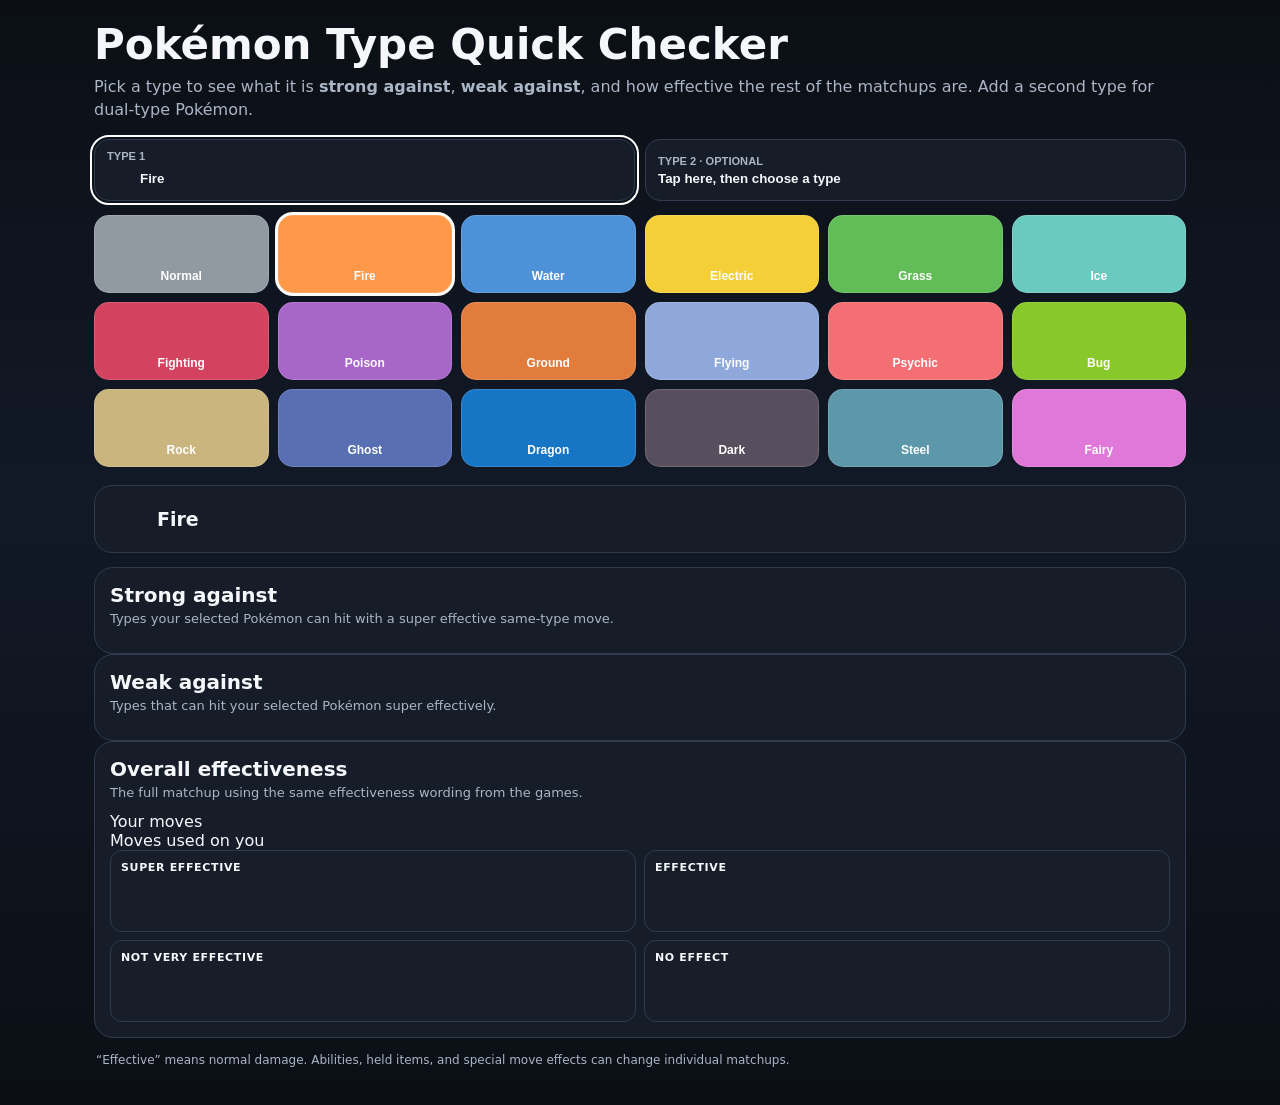
==== commit d7d141fc: "Simplify type checker wording" ====
--- a/index.html
+++ b/index.html
@@ -1,8 +1,67 @@
 <!doctype html>
-<html lang="en"><head><meta charset="utf-8"><meta name="viewport" content="width=device-width,initial-scale=1"><meta name="theme-color" content="#0c1017"><title>Pokémon Type Quick Checker</title><link rel="stylesheet" href="styles.css?v=2"></head>
-<body><main class="app"><h1>Pokémon Type Quick Checker</h1><p class="lead">Pick one type, or add a second type for a dual-type Pokémon. Attacking and defending matchups are always shown together.</p>
-<div class="slotbar"><button class="slot active" id="slot1" type="button"><small>TYPE 1</small><span class="slotrow"><span class="smallicon" id="slot1icon"></span><span id="slot1name">Fire</span></span></button><button class="slot" id="slot2" type="button"><small>TYPE 2 · OPTIONAL</small><span class="slotrow"><span class="smallicon" id="slot2icon" hidden></span><span id="slot2name">Tap here, then choose a type</span></span></button><button class="clear" id="clear2" type="button" title="Remove second type" hidden>Clear</button></div>
-<section id="typegrid" class="typegrid"></section><div class="summary" id="summary"></div>
-<section class="layout"><div class="panel"><h2>Attacking</h2><p class="hint">Each move has one type, so dual-type Pokémon get a separate attack chart for each of their types.</p><div class="attackcards" id="attackcards"></div></div>
-<div class="panel"><h2>Defending</h2><p class="hint">For dual types, both types are combined automatically.</p><div class="defgroups"><div class="group"><h3>Weak against</h3><div class="chips" id="defweak"></div></div><div class="group"><h3>Effective against you</h3><div class="chips" id="defneutral"></div></div><div class="group"><h3>Not very effective against you</h3><div class="chips" id="defresist"></div></div><div class="group"><h3>No effect</h3><div class="chips" id="defzero"></div></div></div></div></section>
-<p class="foot">“Effective” means normal damage. Abilities, held items and move-specific effects can change a matchup in battle.</p></main><script src="script.js?v=2"></script></body></html>+<html lang="en">
+<head>
+<meta charset="utf-8">
+<meta name="viewport" content="width=device-width,initial-scale=1">
+<meta name="theme-color" content="#0c1017">
+<title>Pokémon Type Quick Checker</title>
+<link rel="stylesheet" href="styles.css?v=4">
+</head>
+<body>
+<main class="app">
+<h1>Pokémon Type Quick Checker</h1>
+<p class="lead">Pick a type to see what it is <b>strong against</b>, <b>weak against</b>, and how effective the rest of the matchups are. Add a second type for dual-type Pokémon.</p>
+
+<div class="slotbar">
+  <button class="slot active" id="slot1" type="button">
+    <small>TYPE 1</small>
+    <span class="slotrow"><span class="smallicon" id="slot1icon"></span><span id="slot1name">Fire</span></span>
+  </button>
+  <button class="slot" id="slot2" type="button">
+    <small>TYPE 2 · OPTIONAL</small>
+    <span class="slotrow"><span class="smallicon" id="slot2icon" hidden></span><span id="slot2name">Tap here, then choose a type</span></span>
+  </button>
+  <button class="clear" id="clear2" type="button" hidden>Clear</button>
+</div>
+
+<section id="typegrid" class="typegrid"></section>
+<div class="summary" id="summary"></div>
+
+<section class="headline-grid">
+  <div class="panel">
+    <h2>Strong against</h2>
+    <p class="hint">Types your selected Pokémon can hit with a super effective same-type move.</p>
+    <div class="chips" id="strong"></div>
+  </div>
+  <div class="panel">
+    <h2>Weak against</h2>
+    <p class="hint">Types that can hit your selected Pokémon super effectively.</p>
+    <div class="chips" id="weak"></div>
+  </div>
+</section>
+
+<section class="panel overall-panel">
+  <h2>Overall effectiveness</h2>
+  <p class="hint">The full matchup using the same effectiveness wording from the games.</p>
+  <div class="overall-grid">
+    <div>
+      <div class="section-label">Your moves</div>
+      <div class="attackcards" id="moveSets"></div>
+    </div>
+    <div>
+      <div class="section-label">Moves used on you</div>
+      <div class="groups">
+        <div class="group"><h3>Super effective</h3><div class="chips" id="incomingStrong"></div></div>
+        <div class="group"><h3>Effective</h3><div class="chips" id="incomingNeutral"></div></div>
+        <div class="group"><h3>Not very effective</h3><div class="chips" id="incomingResist"></div></div>
+        <div class="group"><h3>No effect</h3><div class="chips" id="incomingZero"></div></div>
+      </div>
+    </div>
+  </div>
+</section>
+
+<p class="foot">“Effective” means normal damage. Abilities, held items, and special move effects can change individual matchups.</p>
+</main>
+<script src="script.js?v=4"></script>
+</body>
+</html>
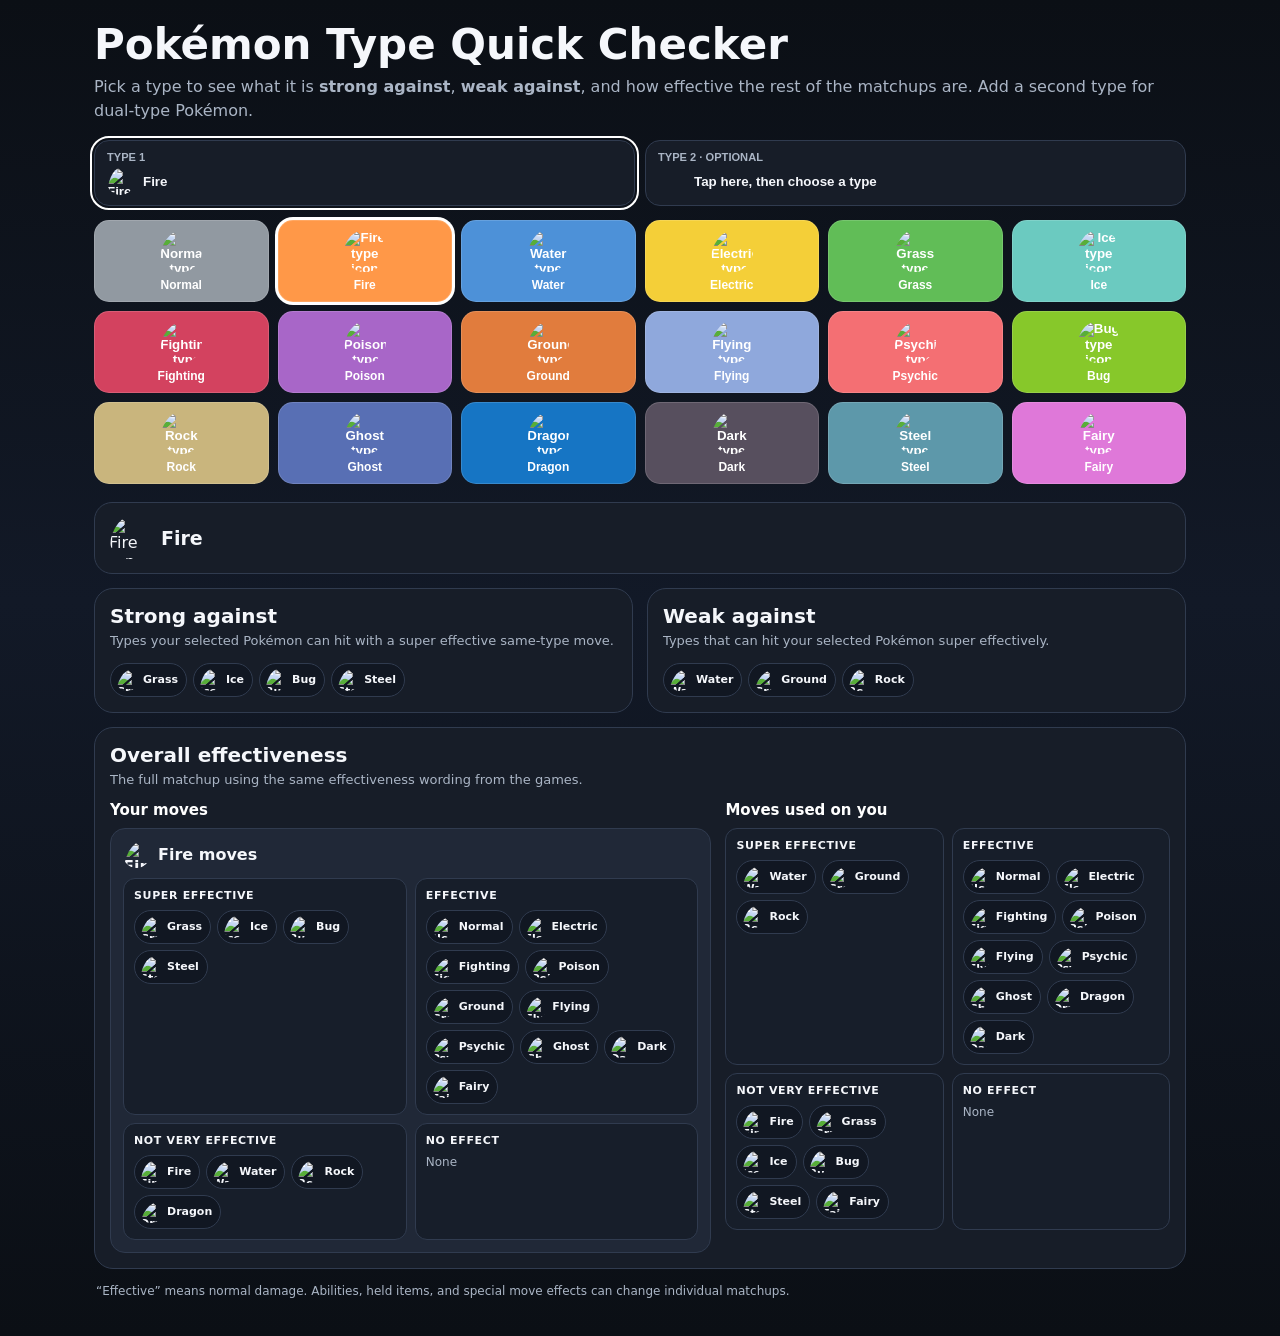
==== commit 656877e2: "Refresh page assets after icon fix" ====
--- a/index.html
+++ b/index.html
@@ -5,7 +5,7 @@
 <meta name="viewport" content="width=device-width,initial-scale=1">
 <meta name="theme-color" content="#0c1017">
 <title>Pokémon Type Quick Checker</title>
-<link rel="stylesheet" href="styles.css?v=4">
+<link rel="stylesheet" href="styles.css?v=5">
 </head>
 <body>
 <main class="app">
@@ -62,6 +62,6 @@
 
 <p class="foot">“Effective” means normal damage. Abilities, held items, and special move effects can change individual matchups.</p>
 </main>
-<script src="script.js?v=4"></script>
+<script src="script.js?v=5"></script>
 </body>
 </html>
--- a/styles.css
+++ b/styles.css
@@ -1,13 +1,43 @@
-:root{--bg:#0c1017;--panel:#171d28;--panel2:#202837;--line:#303b4f;--text:#f5f7fb;--muted:#aab5c5;--sprite:url("type-icons.png")}
-*{box-sizing:border-box}body{margin:0;background:linear-gradient(180deg,#0b0f15,#121927 45%,#0b0f15);color:var(--text);font-family:Inter,ui-sans-serif,system-ui,-apple-system,"Segoe UI",sans-serif}
-.app{width:min(1120px,100%);margin:auto;padding:20px 14px 36px}h1{margin:0;font-size:clamp(27px,4vw,42px)}.lead{margin:6px 0 18px;color:var(--muted);line-height:1.45}
-.slotbar{display:flex;gap:10px;align-items:stretch;margin-bottom:14px}.slot{flex:1;min-width:0;background:var(--panel);border:1px solid var(--line);border-radius:15px;padding:10px 12px;color:var(--text);cursor:pointer;text-align:left}
-.slot.active{outline:2px solid #fff;outline-offset:2px}.slot small{display:block;color:var(--muted);font-weight:700;margin-bottom:4px}.slotrow{display:flex;align-items:center;gap:9px;font-weight:900}.clear{border:1px solid var(--line);background:var(--panel);color:var(--muted);border-radius:15px;padding:0 14px;font-weight:800;cursor:pointer}
-.typegrid{display:grid;grid-template-columns:repeat(6,1fr);gap:9px;margin-bottom:18px}.typebtn{border:1px solid rgba(255,255,255,.14);border-radius:15px;min-height:78px;padding:8px;color:#fff;display:flex;flex-direction:column;align-items:center;justify-content:center;gap:5px;cursor:pointer;font-weight:850;transition:.12s transform,.12s filter}
-.typebtn:hover{transform:translateY(-1px);filter:brightness(1.06)}.typebtn.selected{box-shadow:0 0 0 3px #fff}.icon{width:38px;height:38px;border-radius:50%;background-image:var(--sprite);background-size:600% 300%;background-repeat:no-repeat;flex:0 0 auto}.smallicon{width:24px;height:24px;border-radius:50%;background-image:var(--sprite);background-size:600% 300%;background-repeat:no-repeat;flex:0 0 auto}.typename{font-size:12px}
-.summary{background:var(--panel);border:1px solid var(--line);border-radius:18px;padding:14px;margin-bottom:14px;display:flex;align-items:center;gap:10px;flex-wrap:wrap}.summary strong{font-size:19px}.plus{color:var(--muted);font-weight:900}
-.layout{display:grid;grid-template-columns:1.15fr .85fr;gap:14px}.panel{background:var(--panel);border:1px solid var(--line);border-radius:19px;padding:15px;min-width:0}.panel h2{font-size:20px;margin:0 0 4px}.hint{color:var(--muted);font-size:13px;margin:0 0 12px}
-.attackcards{display:grid;gap:10px}.attackcard{background:var(--panel2);border:1px solid var(--line);border-radius:15px;padding:12px}.attackhead{display:flex;gap:8px;align-items:center;margin-bottom:10px;font-weight:900}.groups{display:grid;grid-template-columns:1fr 1fr;gap:8px}.group{border:1px solid var(--line);border-radius:12px;padding:10px;min-height:82px;background:#171e2a}.group h3{margin:0 0 8px;font-size:11px;text-transform:uppercase;letter-spacing:.65px}.chips{display:flex;gap:6px;flex-wrap:wrap}.chip{display:inline-flex;align-items:center;gap:5px;padding:5px 8px 5px 5px;border:1px solid var(--line);background:#111722;border-radius:999px;font-size:11px;font-weight:800}.empty{color:var(--muted);font-size:12px}
-.defgroups{display:grid;grid-template-columns:1fr 1fr;gap:8px}.foot{margin:13px 2px 0;color:var(--muted);font-size:12px;line-height:1.5}
-@media(max-width:800px){.layout{grid-template-columns:1fr}.typegrid{grid-template-columns:repeat(3,1fr)}.typebtn{min-height:66px;padding:6px}.icon{width:34px;height:34px}.typename{font-size:11px}}
-@media(max-width:460px){.app{padding:16px 10px 28px}.slotbar{gap:7px}.slot{padding:9px}.clear{padding:0 10px}.groups,.defgroups{grid-template-columns:1fr}.typebtn{min-height:62px;border-radius:13px}.icon{width:32px;height:32px}}+:root{--bg:#0c1017;--panel:#171d28;--panel2:#202837;--line:#303b4f;--text:#f5f7fb;--muted:#aab5c5}
+*{box-sizing:border-box}
+body{margin:0;background:linear-gradient(180deg,#0b0f15,#121927 45%,#0b0f15);color:var(--text);font-family:Inter,ui-sans-serif,system-ui,-apple-system,"Segoe UI",sans-serif}
+.app{width:min(1120px,100%);margin:auto;padding:20px 14px 36px}
+h1{margin:0;font-size:clamp(27px,4vw,42px)}
+.lead{margin:6px 0 18px;color:var(--muted);line-height:1.48}
+.slotbar{display:flex;gap:10px;align-items:stretch;margin-bottom:14px}
+.slot{flex:1;min-width:0;background:var(--panel);border:1px solid var(--line);border-radius:15px;padding:10px 12px;color:var(--text);cursor:pointer;text-align:left}
+.slot.active{outline:2px solid #fff;outline-offset:2px}
+.slot small{display:block;color:var(--muted);font-weight:700;margin-bottom:4px}
+.slotrow{display:flex;align-items:center;gap:9px;font-weight:900;min-height:28px}
+.clear{border:1px solid var(--line);background:var(--panel);color:var(--muted);border-radius:15px;padding:0 14px;font-weight:800;cursor:pointer}
+.typegrid{display:grid;grid-template-columns:repeat(6,1fr);gap:9px;margin-bottom:18px}
+.typebtn{border:1px solid rgba(255,255,255,.14);border-radius:15px;min-height:82px;padding:8px;color:#fff;display:flex;flex-direction:column;align-items:center;justify-content:center;gap:6px;cursor:pointer;font-weight:850;transition:.12s transform,.12s filter}
+.typebtn:hover{transform:translateY(-1px);filter:brightness(1.06)}
+.typebtn.selected{box-shadow:0 0 0 3px #fff}
+.icon,.smallicon,.mini{flex:0 0 auto;display:grid;place-items:center;border-radius:999px;overflow:hidden}
+.icon{width:42px;height:42px}
+.smallicon{width:27px;height:27px}
+.mini{width:22px;height:22px}
+.icon img,.smallicon img,.mini img{display:block;width:100%;height:100%;object-fit:cover;border-radius:50%}
+.typename{font-size:12px}
+.summary{background:var(--panel);border:1px solid var(--line);border-radius:18px;padding:14px;margin-bottom:14px;display:flex;align-items:center;gap:10px;flex-wrap:wrap}
+.summary strong{font-size:19px}.plus{color:var(--muted);font-weight:900}
+.headline-grid{display:grid;grid-template-columns:1fr 1fr;gap:14px;margin-bottom:14px}
+.panel{background:var(--panel);border:1px solid var(--line);border-radius:19px;padding:15px;min-width:0}
+.panel h2{font-size:20px;margin:0 0 4px}
+.hint{color:var(--muted);font-size:13px;margin:0 0 12px;line-height:1.4}
+.overall-panel{margin-top:0}
+.overall-grid{display:grid;grid-template-columns:1.15fr .85fr;gap:14px;margin-top:12px}
+.section-label{font-size:15px;font-weight:900;margin:0 0 9px;color:#fff}
+.attackcards{display:grid;gap:10px}
+.attackcard{background:var(--panel2);border:1px solid var(--line);border-radius:15px;padding:12px}
+.attackhead{display:flex;gap:8px;align-items:center;margin-bottom:10px;font-weight:900}
+.groups{display:grid;grid-template-columns:1fr 1fr;gap:8px}
+.group{border:1px solid var(--line);border-radius:12px;padding:10px;min-height:82px;background:#171e2a}
+.group h3{margin:0 0 8px;font-size:11px;text-transform:uppercase;letter-spacing:.65px}
+.chips{display:flex;gap:6px;flex-wrap:wrap}
+.chip{display:inline-flex;align-items:center;gap:5px;padding:5px 8px 5px 5px;border:1px solid var(--line);background:#111722;border-radius:999px;font-size:11px;font-weight:800}
+.empty{color:var(--muted);font-size:12px}
+.foot{margin:13px 2px 0;color:var(--muted);font-size:12px;line-height:1.5}
+@media(max-width:850px){.headline-grid,.overall-grid{grid-template-columns:1fr}.typegrid{grid-template-columns:repeat(3,1fr)}.typebtn{min-height:70px;padding:6px}.icon{width:36px;height:36px}.typename{font-size:11px}}
+@media(max-width:520px){.app{padding:16px 10px 28px}.slotbar{gap:7px}.slot{padding:9px}.clear{padding:0 10px}.groups{grid-template-columns:1fr}.typebtn{min-height:66px;border-radius:13px}.icon{width:34px;height:34px}}
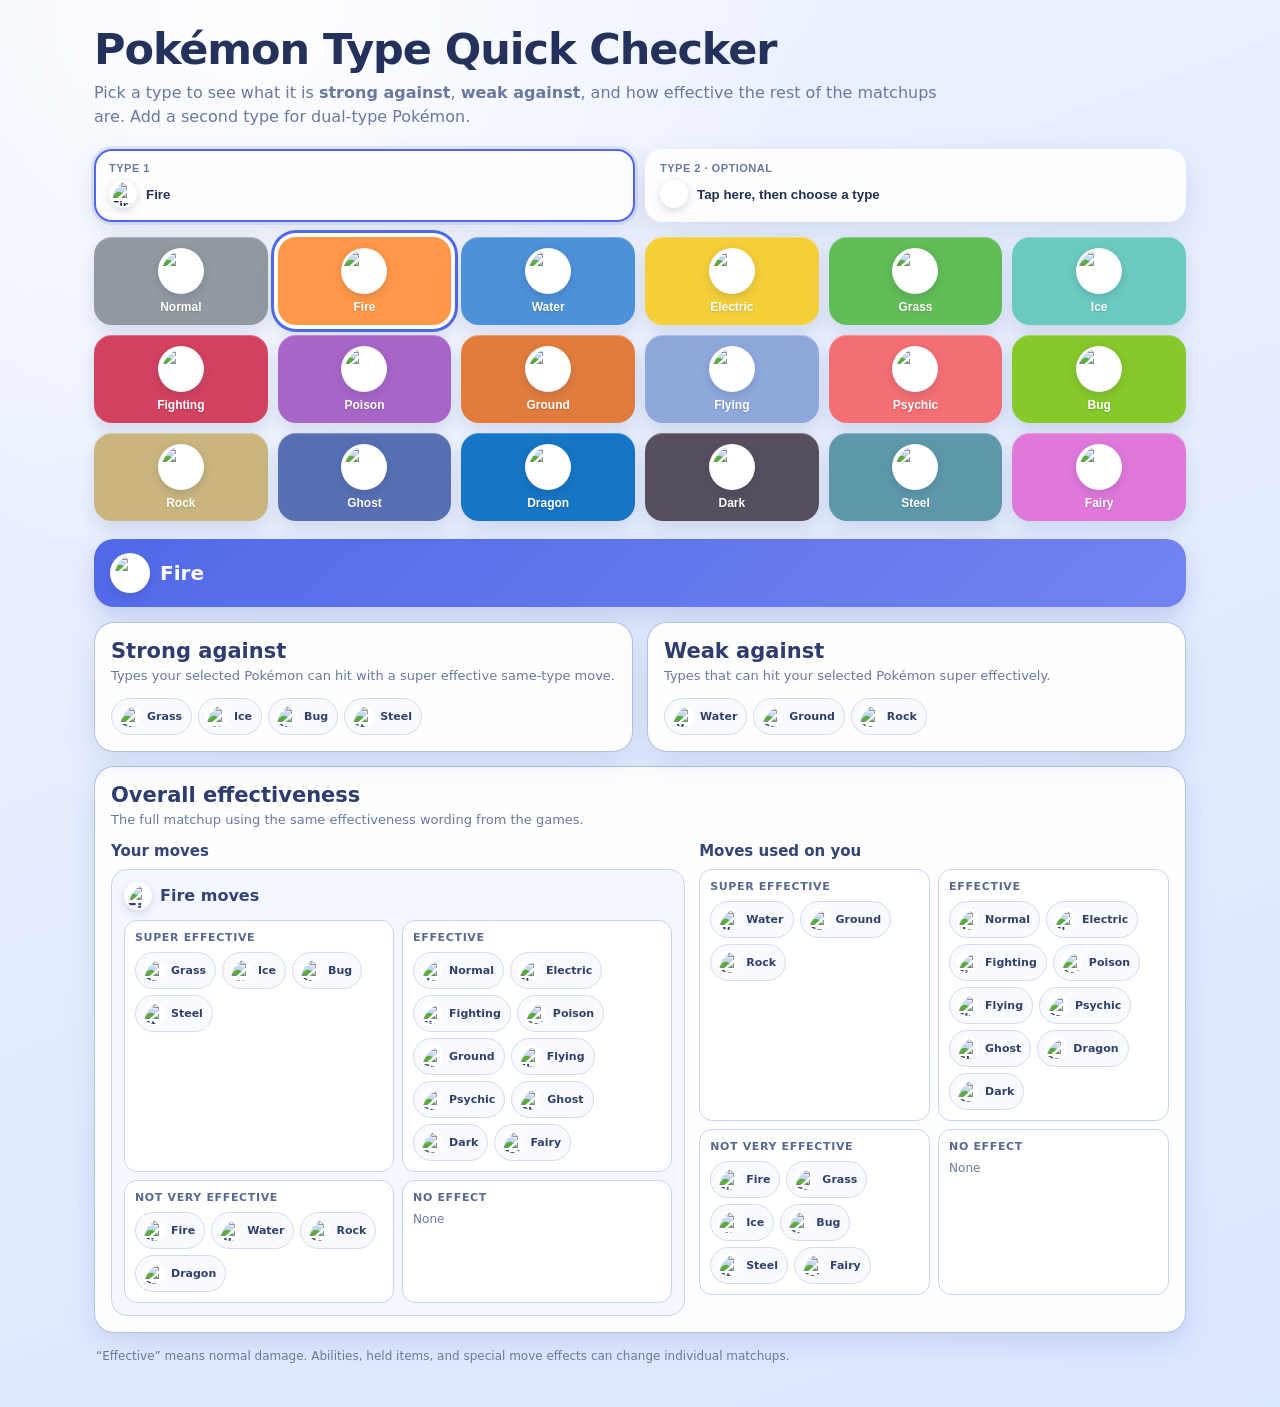
==== commit 0d901e2d: "Refresh Pokémon-style UI assets" ====
--- a/index.html
+++ b/index.html
@@ -3,9 +3,9 @@
 <head>
 <meta charset="utf-8">
 <meta name="viewport" content="width=device-width,initial-scale=1">
-<meta name="theme-color" content="#0c1017">
+<meta name="theme-color" content="#e8efff">
 <title>Pokémon Type Quick Checker</title>
-<link rel="stylesheet" href="styles.css?v=5">
+<link rel="stylesheet" href="styles.css?v=6">
 </head>
 <body>
 <main class="app">
@@ -21,7 +21,7 @@
     <small>TYPE 2 · OPTIONAL</small>
     <span class="slotrow"><span class="smallicon" id="slot2icon" hidden></span><span id="slot2name">Tap here, then choose a type</span></span>
   </button>
-  <button class="clear" id="clear2" type="button" hidden>Clear</button>
+  <button class="clear" id="clear2" type="button" hidden>Clear second type</button>
 </div>
 
 <section id="typegrid" class="typegrid"></section>
@@ -62,6 +62,6 @@
 
 <p class="foot">“Effective” means normal damage. Abilities, held items, and special move effects can change individual matchups.</p>
 </main>
-<script src="script.js?v=5"></script>
+<script src="script.js?v=6"></script>
 </body>
 </html>
--- a/styles.css
+++ b/styles.css
@@ -1,43 +1,108 @@
-:root{--bg:#0c1017;--panel:#171d28;--panel2:#202837;--line:#303b4f;--text:#f5f7fb;--muted:#aab5c5}
+:root{
+  --bg:#eef3ff;
+  --bg2:#dbe6ff;
+  --panel:#ffffff;
+  --panel2:#f5f7ff;
+  --line:#c8d3ee;
+  --text:#23304f;
+  --muted:#69789d;
+  --blue:#4e68e8;
+  --blue2:#667ef0;
+  --shadow:0 10px 28px rgba(46,67,129,.13);
+}
 *{box-sizing:border-box}
-body{margin:0;background:linear-gradient(180deg,#0b0f15,#121927 45%,#0b0f15);color:var(--text);font-family:Inter,ui-sans-serif,system-ui,-apple-system,"Segoe UI",sans-serif}
-.app{width:min(1120px,100%);margin:auto;padding:20px 14px 36px}
-h1{margin:0;font-size:clamp(27px,4vw,42px)}
-.lead{margin:6px 0 18px;color:var(--muted);line-height:1.48}
-.slotbar{display:flex;gap:10px;align-items:stretch;margin-bottom:14px}
-.slot{flex:1;min-width:0;background:var(--panel);border:1px solid var(--line);border-radius:15px;padding:10px 12px;color:var(--text);cursor:pointer;text-align:left}
-.slot.active{outline:2px solid #fff;outline-offset:2px}
-.slot small{display:block;color:var(--muted);font-weight:700;margin-bottom:4px}
-.slotrow{display:flex;align-items:center;gap:9px;font-weight:900;min-height:28px}
-.clear{border:1px solid var(--line);background:var(--panel);color:var(--muted);border-radius:15px;padding:0 14px;font-weight:800;cursor:pointer}
-.typegrid{display:grid;grid-template-columns:repeat(6,1fr);gap:9px;margin-bottom:18px}
-.typebtn{border:1px solid rgba(255,255,255,.14);border-radius:15px;min-height:82px;padding:8px;color:#fff;display:flex;flex-direction:column;align-items:center;justify-content:center;gap:6px;cursor:pointer;font-weight:850;transition:.12s transform,.12s filter}
-.typebtn:hover{transform:translateY(-1px);filter:brightness(1.06)}
-.typebtn.selected{box-shadow:0 0 0 3px #fff}
-.icon,.smallicon,.mini{flex:0 0 auto;display:grid;place-items:center;border-radius:999px;overflow:hidden}
-.icon{width:42px;height:42px}
-.smallicon{width:27px;height:27px}
-.mini{width:22px;height:22px}
+body{
+  margin:0;
+  color:var(--text);
+  font-family:Inter,ui-sans-serif,system-ui,-apple-system,"Segoe UI",sans-serif;
+  background:
+    radial-gradient(circle at 20% 0%,rgba(255,255,255,.95),transparent 34%),
+    linear-gradient(160deg,var(--bg) 0%,var(--bg2) 100%);
+  min-height:100vh;
+}
+.app{width:min(1120px,100%);margin:auto;padding:24px 14px 42px}
+h1{margin:0;font-size:clamp(28px,4vw,43px);font-weight:900;letter-spacing:-.025em;color:#24315b}
+.lead{margin:7px 0 20px;color:var(--muted);line-height:1.5;max-width:850px}
+
+.slotbar{display:flex;gap:10px;align-items:stretch;margin-bottom:15px}
+.slot{
+  flex:1;min-width:0;background:rgba(255,255,255,.88);border:2px solid transparent;border-radius:18px;
+  padding:11px 13px;color:var(--text);cursor:pointer;text-align:left;box-shadow:var(--shadow);
+  transition:.15s transform,.15s border-color,.15s box-shadow;
+}
+.slot:hover{transform:translateY(-1px)}
+.slot.active{border-color:var(--blue);box-shadow:0 0 0 3px rgba(78,104,232,.13),var(--shadow)}
+.slot small{display:block;color:var(--muted);font-weight:800;margin-bottom:5px;letter-spacing:.04em}
+.slotrow{display:flex;align-items:center;gap:9px;font-weight:900;min-height:30px}
+.clear{border:1px solid var(--line);background:#fff;color:var(--muted);border-radius:16px;padding:0 15px;font-weight:850;cursor:pointer;box-shadow:var(--shadow)}
+.clear:hover{color:#34456e}
+
+.typegrid{display:grid;grid-template-columns:repeat(6,1fr);gap:10px;margin-bottom:18px}
+.typebtn{
+  border:0;border-radius:18px;min-height:88px;padding:9px;color:#fff;display:flex;flex-direction:column;
+  align-items:center;justify-content:center;gap:6px;cursor:pointer;font-weight:900;
+  box-shadow:0 8px 18px rgba(39,56,105,.13),inset 0 1px 0 rgba(255,255,255,.24);
+  transition:.14s transform,.14s filter,.14s box-shadow;
+}
+.typebtn:hover{transform:translateY(-2px);filter:saturate(1.05) brightness(1.03)}
+.typebtn.selected{box-shadow:0 0 0 4px #fff,0 0 0 7px var(--blue),0 9px 22px rgba(44,64,132,.2)}
+.typename{font-size:12px;text-shadow:0 1px 2px rgba(0,0,0,.18)}
+
+.icon,.smallicon,.mini{
+  flex:0 0 auto;display:grid;place-items:center;border-radius:50%;overflow:hidden;
+  background:#fff;box-shadow:0 3px 9px rgba(30,45,91,.17);border:2px solid rgba(255,255,255,.96);
+}
+.icon{width:46px;height:46px;padding:0}
+.smallicon{width:28px;height:28px;padding:0}
+.mini{width:23px;height:23px;padding:0;border-width:1px;box-shadow:none}
 .icon img,.smallicon img,.mini img{display:block;width:100%;height:100%;object-fit:cover;border-radius:50%}
-.typename{font-size:12px}
-.summary{background:var(--panel);border:1px solid var(--line);border-radius:18px;padding:14px;margin-bottom:14px;display:flex;align-items:center;gap:10px;flex-wrap:wrap}
-.summary strong{font-size:19px}.plus{color:var(--muted);font-weight:900}
+
+.summary{
+  background:linear-gradient(135deg,#5269e8,#7284f0);color:#fff;border-radius:20px;padding:14px 16px;margin-bottom:15px;
+  display:flex;align-items:center;gap:10px;flex-wrap:wrap;box-shadow:0 10px 24px rgba(69,87,177,.22)
+}
+.summary strong{font-size:20px}.summary .plus{color:#e5e9ff;font-weight:900}
+.summary .icon{width:40px;height:40px}
+
 .headline-grid{display:grid;grid-template-columns:1fr 1fr;gap:14px;margin-bottom:14px}
-.panel{background:var(--panel);border:1px solid var(--line);border-radius:19px;padding:15px;min-width:0}
-.panel h2{font-size:20px;margin:0 0 4px}
-.hint{color:var(--muted);font-size:13px;margin:0 0 12px;line-height:1.4}
+.panel{
+  background:rgba(255,255,255,.94);border:1px solid rgba(171,186,226,.9);border-radius:20px;padding:16px;min-width:0;
+  box-shadow:var(--shadow)
+}
+.panel h2{font-size:21px;margin:0 0 4px;color:#2e3c6e}
+.hint{color:var(--muted);font-size:13px;margin:0 0 12px;line-height:1.45}
 .overall-panel{margin-top:0}
-.overall-grid{display:grid;grid-template-columns:1.15fr .85fr;gap:14px;margin-top:12px}
-.section-label{font-size:15px;font-weight:900;margin:0 0 9px;color:#fff}
+.overall-grid{display:grid;grid-template-columns:1.1fr .9fr;gap:14px;margin-top:12px}
+.section-label{font-size:15px;font-weight:900;margin:0 0 9px;color:#334478}
 .attackcards{display:grid;gap:10px}
-.attackcard{background:var(--panel2);border:1px solid var(--line);border-radius:15px;padding:12px}
-.attackhead{display:flex;gap:8px;align-items:center;margin-bottom:10px;font-weight:900}
+.attackcard{background:var(--panel2);border:1px solid var(--line);border-radius:16px;padding:12px}
+.attackhead{display:flex;gap:8px;align-items:center;margin-bottom:10px;font-weight:900;color:#324474}
 .groups{display:grid;grid-template-columns:1fr 1fr;gap:8px}
-.group{border:1px solid var(--line);border-radius:12px;padding:10px;min-height:82px;background:#171e2a}
-.group h3{margin:0 0 8px;font-size:11px;text-transform:uppercase;letter-spacing:.65px}
+.group{border:1px solid var(--line);border-radius:13px;padding:10px;min-height:82px;background:#fff}
+.group h3{margin:0 0 8px;font-size:11px;text-transform:uppercase;letter-spacing:.65px;color:#59698f}
 .chips{display:flex;gap:6px;flex-wrap:wrap}
-.chip{display:inline-flex;align-items:center;gap:5px;padding:5px 8px 5px 5px;border:1px solid var(--line);background:#111722;border-radius:999px;font-size:11px;font-weight:800}
+.chip{
+  display:inline-flex;align-items:center;gap:6px;padding:6px 9px 6px 6px;border:1px solid #d3dbef;background:#f8faff;
+  border-radius:999px;font-size:11px;font-weight:850;color:#304169
+}
 .empty{color:var(--muted);font-size:12px}
-.foot{margin:13px 2px 0;color:var(--muted);font-size:12px;line-height:1.5}
-@media(max-width:850px){.headline-grid,.overall-grid{grid-template-columns:1fr}.typegrid{grid-template-columns:repeat(3,1fr)}.typebtn{min-height:70px;padding:6px}.icon{width:36px;height:36px}.typename{font-size:11px}}
-@media(max-width:520px){.app{padding:16px 10px 28px}.slotbar{gap:7px}.slot{padding:9px}.clear{padding:0 10px}.groups{grid-template-columns:1fr}.typebtn{min-height:66px;border-radius:13px}.icon{width:34px;height:34px}}+.foot{margin:14px 2px 0;color:var(--muted);font-size:12px;line-height:1.5}
+
+@media(max-width:850px){
+  .headline-grid,.overall-grid{grid-template-columns:1fr}
+  .typegrid{grid-template-columns:repeat(3,1fr)}
+  .typebtn{min-height:74px;padding:7px}
+  .icon{width:39px;height:39px}
+  .typename{font-size:11px}
+}
+@media(max-width:520px){
+  .app{padding:17px 10px 30px}
+  .slotbar{gap:7px;flex-wrap:wrap}
+  .slot{padding:9px;border-radius:14px}
+  .clear{padding:9px 11px;flex-basis:100%}
+  .groups{grid-template-columns:1fr}
+  .typebtn{min-height:68px;border-radius:15px}
+  .icon{width:36px;height:36px}
+  .summary{border-radius:16px}
+  .panel{border-radius:17px;padding:13px}
+}
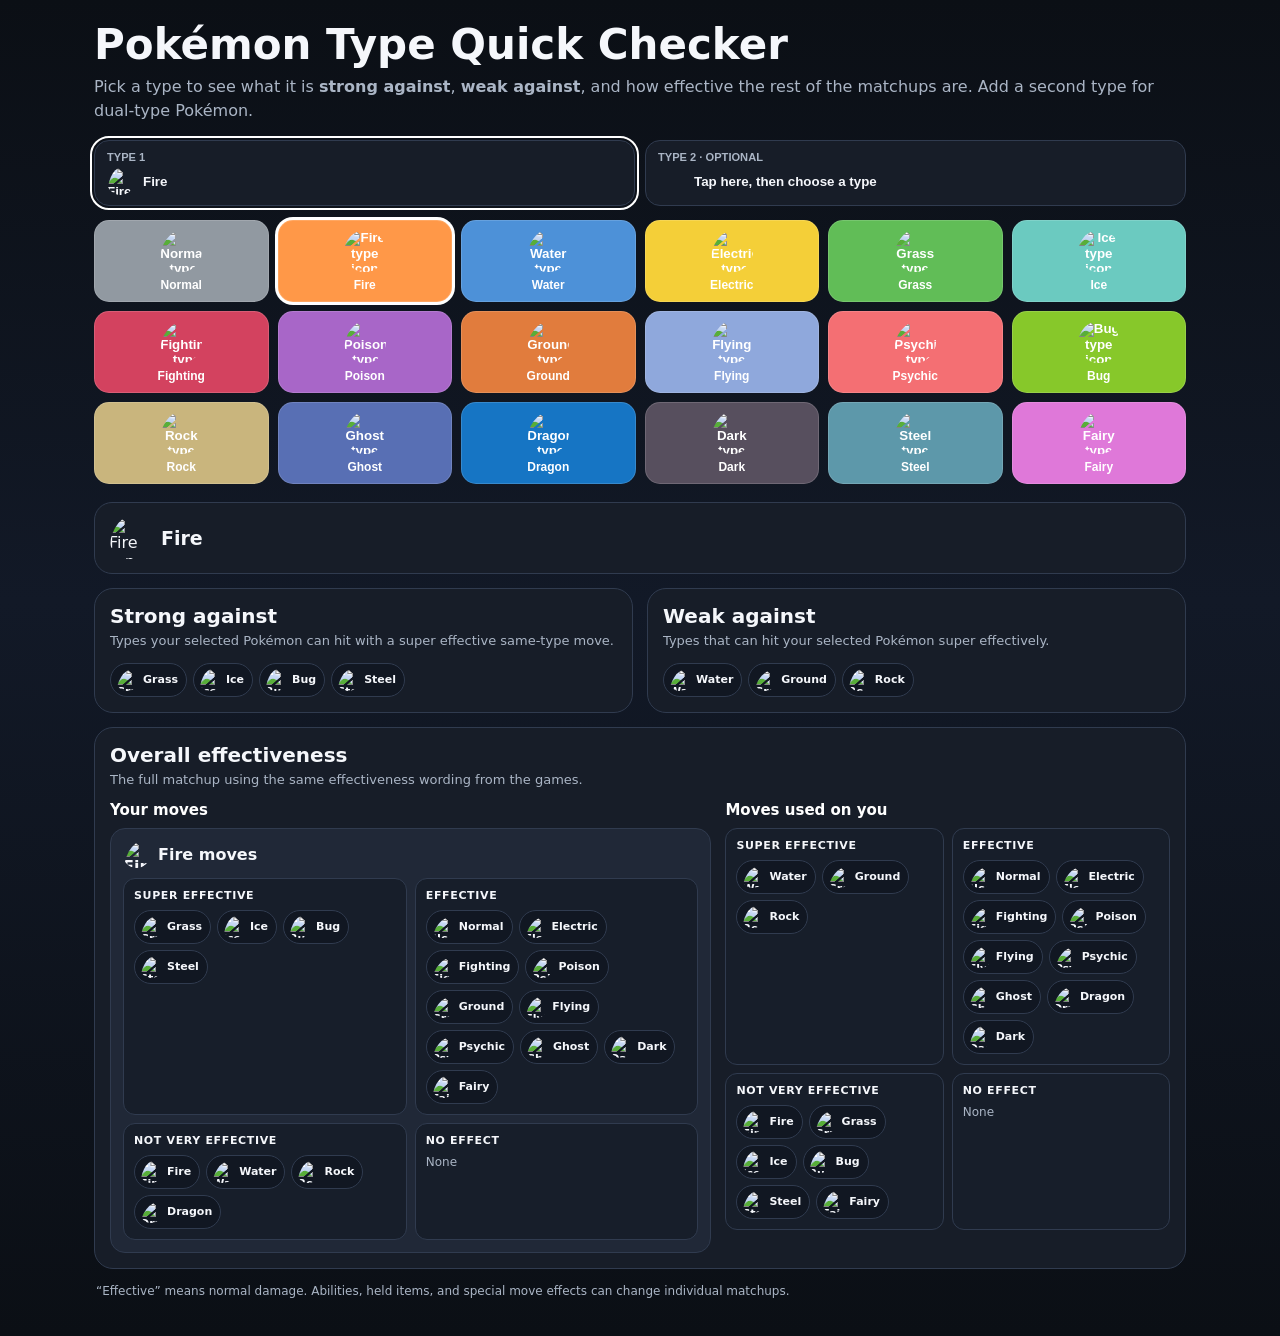
==== commit 19aad6b9: "Revert to previous type checker iteration" ====
--- a/index.html
+++ b/index.html
@@ -3,9 +3,9 @@
 <head>
 <meta charset="utf-8">
 <meta name="viewport" content="width=device-width,initial-scale=1">
-<meta name="theme-color" content="#e8efff">
+<meta name="theme-color" content="#0c1017">
 <title>Pokémon Type Quick Checker</title>
-<link rel="stylesheet" href="styles.css?v=6">
+<link rel="stylesheet" href="styles.css?v=5">
 </head>
 <body>
 <main class="app">
@@ -21,7 +21,7 @@
     <small>TYPE 2 · OPTIONAL</small>
     <span class="slotrow"><span class="smallicon" id="slot2icon" hidden></span><span id="slot2name">Tap here, then choose a type</span></span>
   </button>
-  <button class="clear" id="clear2" type="button" hidden>Clear second type</button>
+  <button class="clear" id="clear2" type="button" hidden>Clear</button>
 </div>
 
 <section id="typegrid" class="typegrid"></section>
@@ -62,6 +62,6 @@
 
 <p class="foot">“Effective” means normal damage. Abilities, held items, and special move effects can change individual matchups.</p>
 </main>
-<script src="script.js?v=6"></script>
+<script src="script.js?v=5"></script>
 </body>
 </html>
--- a/styles.css
+++ b/styles.css
@@ -1,108 +1,43 @@
-:root{
-  --bg:#eef3ff;
-  --bg2:#dbe6ff;
-  --panel:#ffffff;
-  --panel2:#f5f7ff;
-  --line:#c8d3ee;
-  --text:#23304f;
-  --muted:#69789d;
-  --blue:#4e68e8;
-  --blue2:#667ef0;
-  --shadow:0 10px 28px rgba(46,67,129,.13);
-}
+:root{--bg:#0c1017;--panel:#171d28;--panel2:#202837;--line:#303b4f;--text:#f5f7fb;--muted:#aab5c5}
 *{box-sizing:border-box}
-body{
-  margin:0;
-  color:var(--text);
-  font-family:Inter,ui-sans-serif,system-ui,-apple-system,"Segoe UI",sans-serif;
-  background:
-    radial-gradient(circle at 20% 0%,rgba(255,255,255,.95),transparent 34%),
-    linear-gradient(160deg,var(--bg) 0%,var(--bg2) 100%);
-  min-height:100vh;
-}
-.app{width:min(1120px,100%);margin:auto;padding:24px 14px 42px}
-h1{margin:0;font-size:clamp(28px,4vw,43px);font-weight:900;letter-spacing:-.025em;color:#24315b}
-.lead{margin:7px 0 20px;color:var(--muted);line-height:1.5;max-width:850px}
-
-.slotbar{display:flex;gap:10px;align-items:stretch;margin-bottom:15px}
-.slot{
-  flex:1;min-width:0;background:rgba(255,255,255,.88);border:2px solid transparent;border-radius:18px;
-  padding:11px 13px;color:var(--text);cursor:pointer;text-align:left;box-shadow:var(--shadow);
-  transition:.15s transform,.15s border-color,.15s box-shadow;
-}
-.slot:hover{transform:translateY(-1px)}
-.slot.active{border-color:var(--blue);box-shadow:0 0 0 3px rgba(78,104,232,.13),var(--shadow)}
-.slot small{display:block;color:var(--muted);font-weight:800;margin-bottom:5px;letter-spacing:.04em}
-.slotrow{display:flex;align-items:center;gap:9px;font-weight:900;min-height:30px}
-.clear{border:1px solid var(--line);background:#fff;color:var(--muted);border-radius:16px;padding:0 15px;font-weight:850;cursor:pointer;box-shadow:var(--shadow)}
-.clear:hover{color:#34456e}
-
-.typegrid{display:grid;grid-template-columns:repeat(6,1fr);gap:10px;margin-bottom:18px}
-.typebtn{
-  border:0;border-radius:18px;min-height:88px;padding:9px;color:#fff;display:flex;flex-direction:column;
-  align-items:center;justify-content:center;gap:6px;cursor:pointer;font-weight:900;
-  box-shadow:0 8px 18px rgba(39,56,105,.13),inset 0 1px 0 rgba(255,255,255,.24);
-  transition:.14s transform,.14s filter,.14s box-shadow;
-}
-.typebtn:hover{transform:translateY(-2px);filter:saturate(1.05) brightness(1.03)}
-.typebtn.selected{box-shadow:0 0 0 4px #fff,0 0 0 7px var(--blue),0 9px 22px rgba(44,64,132,.2)}
-.typename{font-size:12px;text-shadow:0 1px 2px rgba(0,0,0,.18)}
-
-.icon,.smallicon,.mini{
-  flex:0 0 auto;display:grid;place-items:center;border-radius:50%;overflow:hidden;
-  background:#fff;box-shadow:0 3px 9px rgba(30,45,91,.17);border:2px solid rgba(255,255,255,.96);
-}
-.icon{width:46px;height:46px;padding:0}
-.smallicon{width:28px;height:28px;padding:0}
-.mini{width:23px;height:23px;padding:0;border-width:1px;box-shadow:none}
+body{margin:0;background:linear-gradient(180deg,#0b0f15,#121927 45%,#0b0f15);color:var(--text);font-family:Inter,ui-sans-serif,system-ui,-apple-system,"Segoe UI",sans-serif}
+.app{width:min(1120px,100%);margin:auto;padding:20px 14px 36px}
+h1{margin:0;font-size:clamp(27px,4vw,42px)}
+.lead{margin:6px 0 18px;color:var(--muted);line-height:1.48}
+.slotbar{display:flex;gap:10px;align-items:stretch;margin-bottom:14px}
+.slot{flex:1;min-width:0;background:var(--panel);border:1px solid var(--line);border-radius:15px;padding:10px 12px;color:var(--text);cursor:pointer;text-align:left}
+.slot.active{outline:2px solid #fff;outline-offset:2px}
+.slot small{display:block;color:var(--muted);font-weight:700;margin-bottom:4px}
+.slotrow{display:flex;align-items:center;gap:9px;font-weight:900;min-height:28px}
+.clear{border:1px solid var(--line);background:var(--panel);color:var(--muted);border-radius:15px;padding:0 14px;font-weight:800;cursor:pointer}
+.typegrid{display:grid;grid-template-columns:repeat(6,1fr);gap:9px;margin-bottom:18px}
+.typebtn{border:1px solid rgba(255,255,255,.14);border-radius:15px;min-height:82px;padding:8px;color:#fff;display:flex;flex-direction:column;align-items:center;justify-content:center;gap:6px;cursor:pointer;font-weight:850;transition:.12s transform,.12s filter}
+.typebtn:hover{transform:translateY(-1px);filter:brightness(1.06)}
+.typebtn.selected{box-shadow:0 0 0 3px #fff}
+.icon,.smallicon,.mini{flex:0 0 auto;display:grid;place-items:center;border-radius:999px;overflow:hidden}
+.icon{width:42px;height:42px}
+.smallicon{width:27px;height:27px}
+.mini{width:22px;height:22px}
 .icon img,.smallicon img,.mini img{display:block;width:100%;height:100%;object-fit:cover;border-radius:50%}
-
-.summary{
-  background:linear-gradient(135deg,#5269e8,#7284f0);color:#fff;border-radius:20px;padding:14px 16px;margin-bottom:15px;
-  display:flex;align-items:center;gap:10px;flex-wrap:wrap;box-shadow:0 10px 24px rgba(69,87,177,.22)
-}
-.summary strong{font-size:20px}.summary .plus{color:#e5e9ff;font-weight:900}
-.summary .icon{width:40px;height:40px}
-
+.typename{font-size:12px}
+.summary{background:var(--panel);border:1px solid var(--line);border-radius:18px;padding:14px;margin-bottom:14px;display:flex;align-items:center;gap:10px;flex-wrap:wrap}
+.summary strong{font-size:19px}.plus{color:var(--muted);font-weight:900}
 .headline-grid{display:grid;grid-template-columns:1fr 1fr;gap:14px;margin-bottom:14px}
-.panel{
-  background:rgba(255,255,255,.94);border:1px solid rgba(171,186,226,.9);border-radius:20px;padding:16px;min-width:0;
-  box-shadow:var(--shadow)
-}
-.panel h2{font-size:21px;margin:0 0 4px;color:#2e3c6e}
-.hint{color:var(--muted);font-size:13px;margin:0 0 12px;line-height:1.45}
+.panel{background:var(--panel);border:1px solid var(--line);border-radius:19px;padding:15px;min-width:0}
+.panel h2{font-size:20px;margin:0 0 4px}
+.hint{color:var(--muted);font-size:13px;margin:0 0 12px;line-height:1.4}
 .overall-panel{margin-top:0}
-.overall-grid{display:grid;grid-template-columns:1.1fr .9fr;gap:14px;margin-top:12px}
-.section-label{font-size:15px;font-weight:900;margin:0 0 9px;color:#334478}
+.overall-grid{display:grid;grid-template-columns:1.15fr .85fr;gap:14px;margin-top:12px}
+.section-label{font-size:15px;font-weight:900;margin:0 0 9px;color:#fff}
 .attackcards{display:grid;gap:10px}
-.attackcard{background:var(--panel2);border:1px solid var(--line);border-radius:16px;padding:12px}
-.attackhead{display:flex;gap:8px;align-items:center;margin-bottom:10px;font-weight:900;color:#324474}
+.attackcard{background:var(--panel2);border:1px solid var(--line);border-radius:15px;padding:12px}
+.attackhead{display:flex;gap:8px;align-items:center;margin-bottom:10px;font-weight:900}
 .groups{display:grid;grid-template-columns:1fr 1fr;gap:8px}
-.group{border:1px solid var(--line);border-radius:13px;padding:10px;min-height:82px;background:#fff}
-.group h3{margin:0 0 8px;font-size:11px;text-transform:uppercase;letter-spacing:.65px;color:#59698f}
+.group{border:1px solid var(--line);border-radius:12px;padding:10px;min-height:82px;background:#171e2a}
+.group h3{margin:0 0 8px;font-size:11px;text-transform:uppercase;letter-spacing:.65px}
 .chips{display:flex;gap:6px;flex-wrap:wrap}
-.chip{
-  display:inline-flex;align-items:center;gap:6px;padding:6px 9px 6px 6px;border:1px solid #d3dbef;background:#f8faff;
-  border-radius:999px;font-size:11px;font-weight:850;color:#304169
-}
+.chip{display:inline-flex;align-items:center;gap:5px;padding:5px 8px 5px 5px;border:1px solid var(--line);background:#111722;border-radius:999px;font-size:11px;font-weight:800}
 .empty{color:var(--muted);font-size:12px}
-.foot{margin:14px 2px 0;color:var(--muted);font-size:12px;line-height:1.5}
-
-@media(max-width:850px){
-  .headline-grid,.overall-grid{grid-template-columns:1fr}
-  .typegrid{grid-template-columns:repeat(3,1fr)}
-  .typebtn{min-height:74px;padding:7px}
-  .icon{width:39px;height:39px}
-  .typename{font-size:11px}
-}
-@media(max-width:520px){
-  .app{padding:17px 10px 30px}
-  .slotbar{gap:7px;flex-wrap:wrap}
-  .slot{padding:9px;border-radius:14px}
-  .clear{padding:9px 11px;flex-basis:100%}
-  .groups{grid-template-columns:1fr}
-  .typebtn{min-height:68px;border-radius:15px}
-  .icon{width:36px;height:36px}
-  .summary{border-radius:16px}
-  .panel{border-radius:17px;padding:13px}
-}+.foot{margin:13px 2px 0;color:var(--muted);font-size:12px;line-height:1.5}
+@media(max-width:850px){.headline-grid,.overall-grid{grid-template-columns:1fr}.typegrid{grid-template-columns:repeat(3,1fr)}.typebtn{min-height:70px;padding:6px}.icon{width:36px;height:36px}.typename{font-size:11px}}
+@media(max-width:520px){.app{padding:16px 10px 28px}.slotbar{gap:7px}.slot{padding:9px}.clear{padding:0 10px}.groups{grid-template-columns:1fr}.typebtn{min-height:66px;border-radius:13px}.icon{width:34px;height:34px}}
